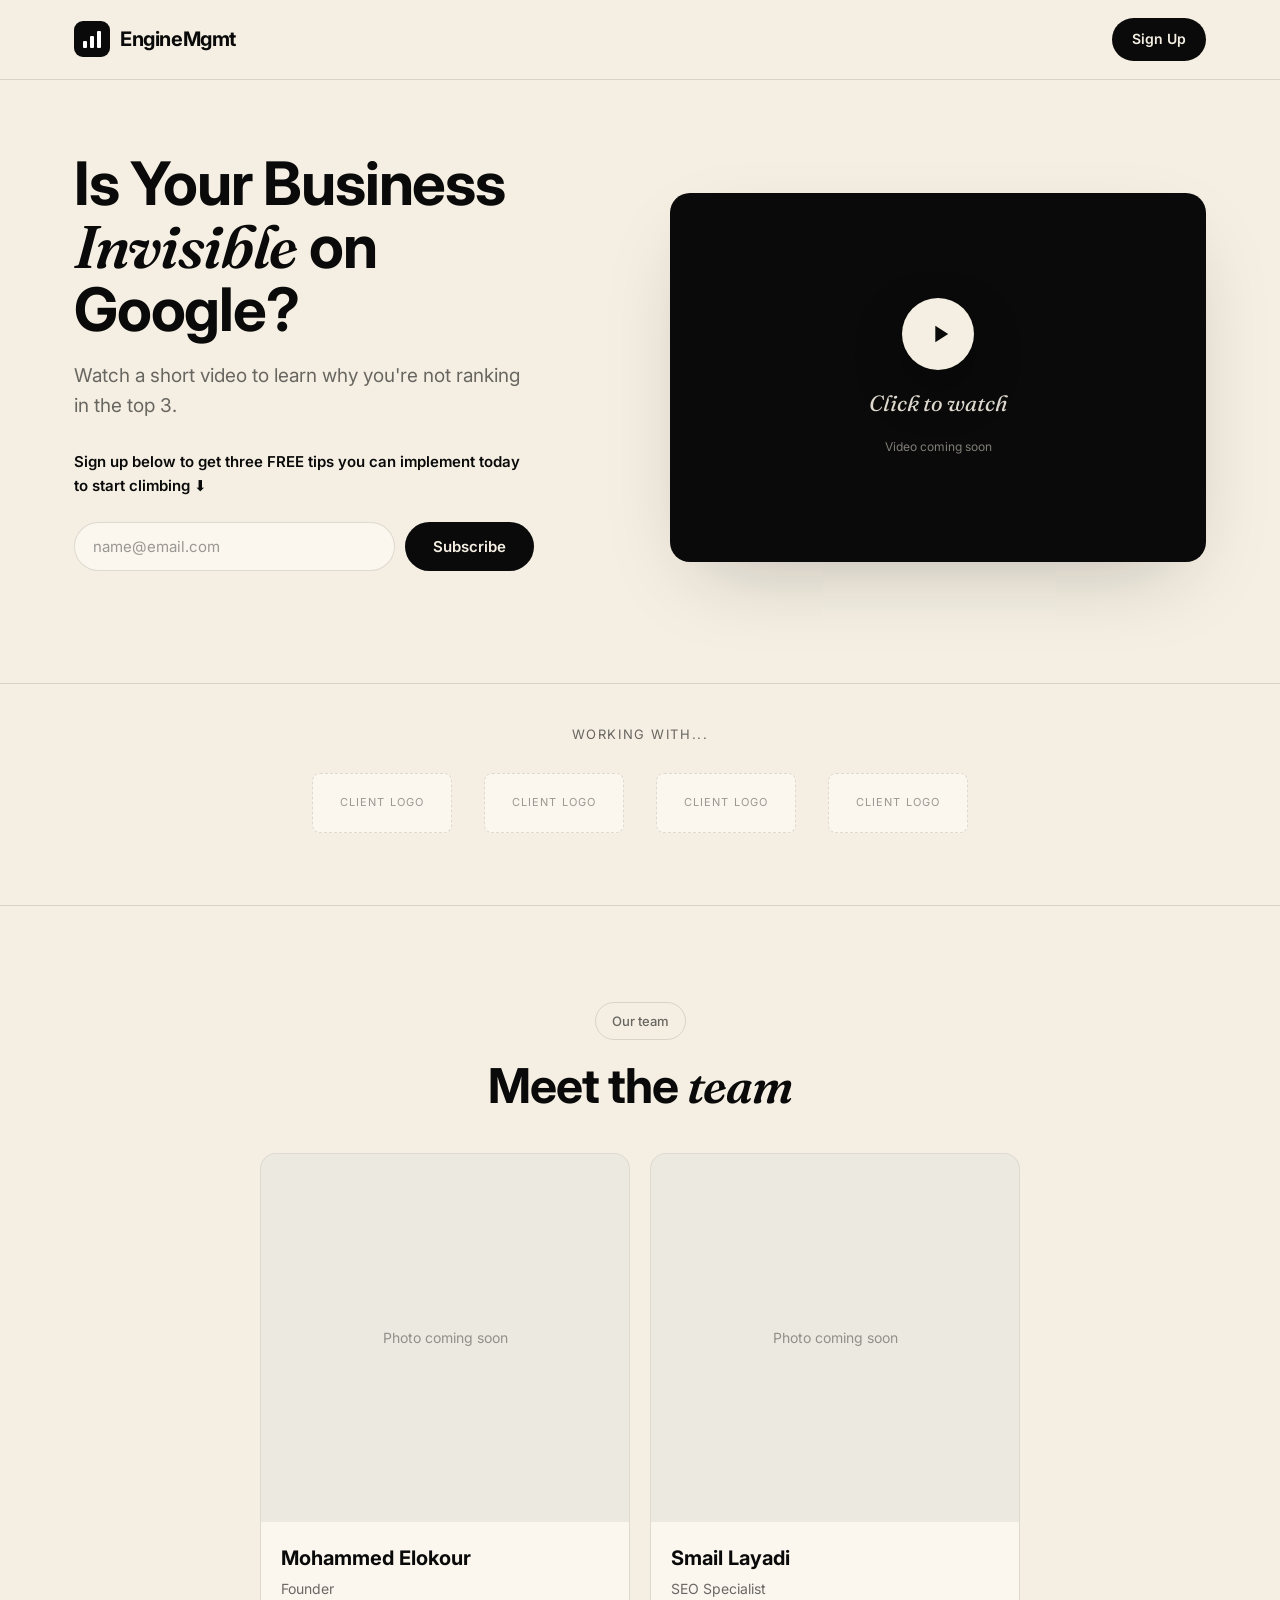
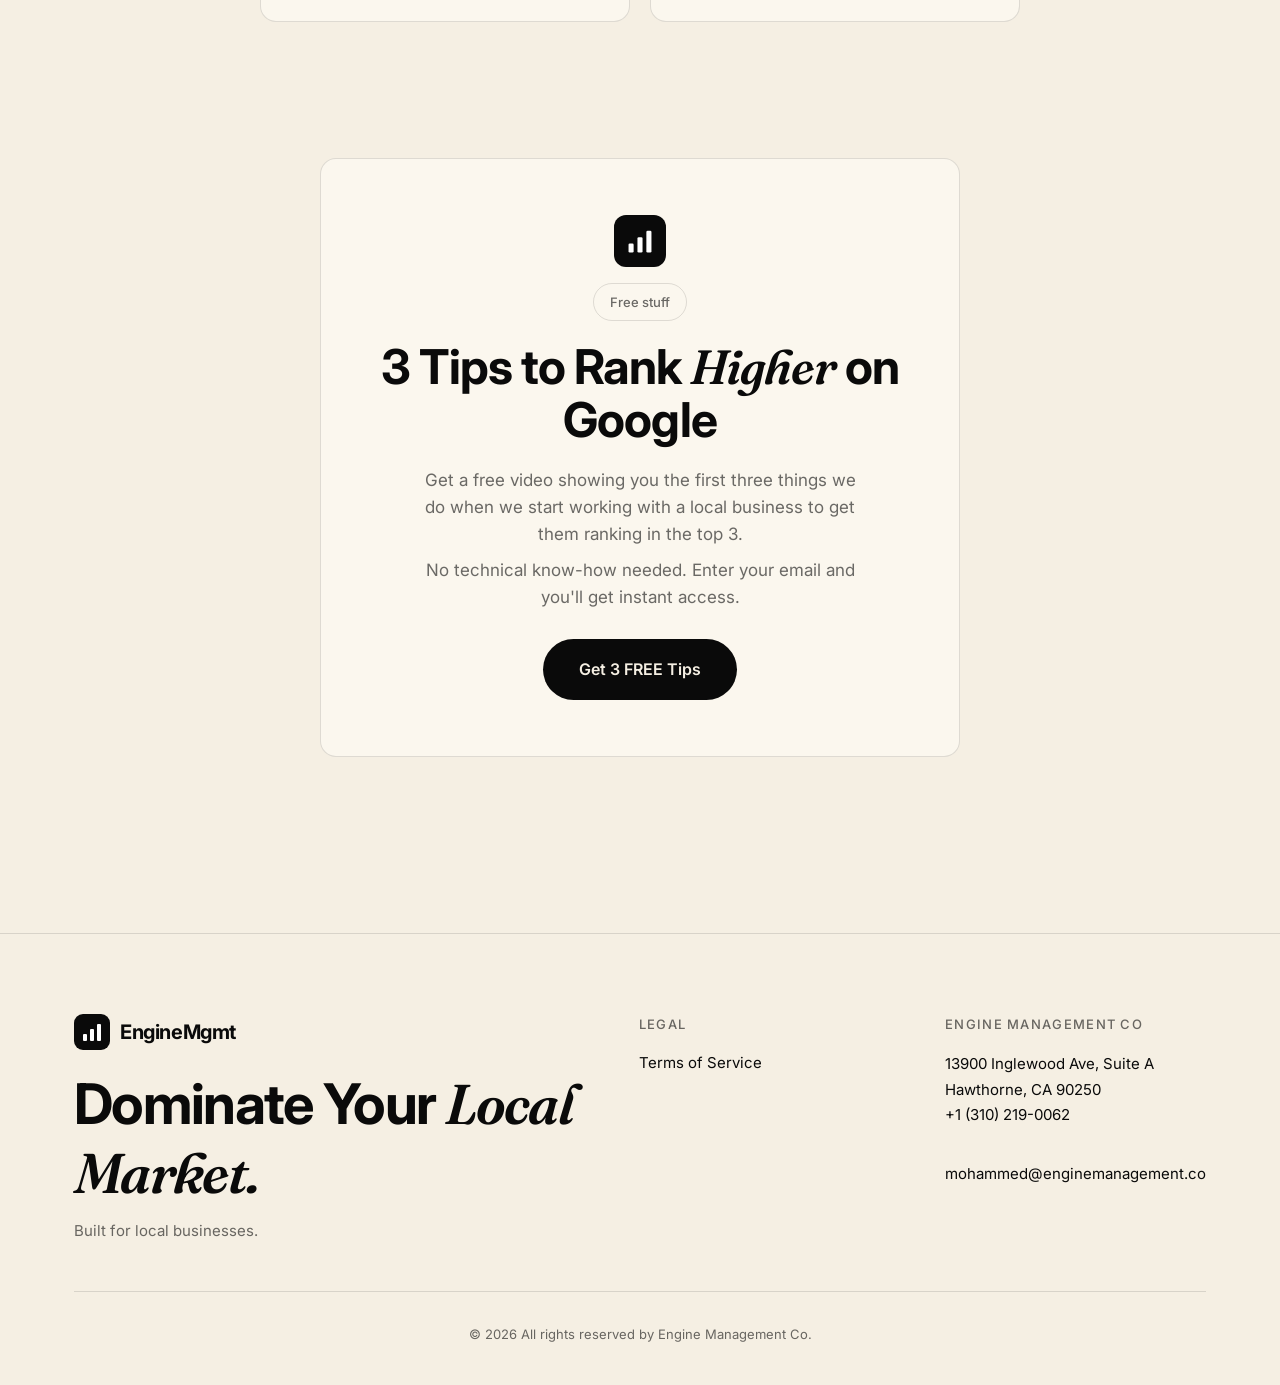
==== index.html @ 6abdb849 "Add missing logo assets and fix favicon references Created the /assets directory with logo-icon.svg " ====
<!DOCTYPE html>
<html lang="en">
<head>
  <meta charset="UTF-8">
  <meta name="viewport" content="width=device-width, initial-scale=1.0">
  <title>EngineMgmt — Local SEO that gets you found on Google</title>
  <meta name="description" content="Local SEO for businesses that want to show up in the Google 3-pack. We handle your Google Business Profile, website SEO, and local authority so you get found.">

  <meta property="og:title" content="EngineMgmt — Local SEO that gets you found">
  <meta property="og:description" content="We get local businesses into the top 3 on Google.">
  <meta property="og:type" content="website">
  <meta property="og:url" content="https://enginemanagement.co/">
  <meta property="og:image" content="https://enginemanagement.co/assets/logo-16x9.svg">

  <link rel="icon" type="image/svg+xml" href="/assets/favicon.svg">
  <link rel="canonical" href="https://enginemanagement.co/">
  <link rel="stylesheet" href="/styles.css">

  <script type="application/ld+json">
  {
    "@context": "https://schema.org",
    "@type": "LocalBusiness",
    "name": "Engine Management Co",
    "alternateName": "EngineMgmt",
    "url": "https://enginemanagement.co",
    "email": "mohammed@enginemanagement.co",
    "telephone": "+1-310-219-0062",
    "address": {
      "@type": "PostalAddress",
      "streetAddress": "13900 Inglewood Ave, Suite A",
      "addressLocality": "Hawthorne",
      "addressRegion": "CA",
      "postalCode": "90250",
      "addressCountry": "US"
    }
  }
  </script>
</head>
<body>

  <header class="nav">
    <div class="nav-inner">
      <a href="/" class="logo-link">
        <span class="logo-icon"><img src="/assets/logo-icon.svg" alt=""></span>
        <span class="logo-text">EngineMgmt</span>
      </a>
      <a href="#signup" class="btn btn-primary btn-sm">Sign Up</a>
    </div>
  </header>

  <!-- 2-COLUMN HERO (matches Arno) -->
  <section class="hero-split" id="signup">
    <div class="container">
      <div class="hero-grid">
        <div class="hero-left">
          <h1>Is Your Business <span class="serif-accent">Invisible</span> on Google?</h1>
          <p class="hero-sub-left">Watch a short video to learn why you're not ranking in the top 3.</p>
          <p class="hero-cta-line"><strong>Sign up below to get three FREE tips you can implement today to start climbing</strong> <span class="hero-arrow">⬇</span></p>

          <form id="homepageForm" class="email-form-compact" novalidate>
            <div class="form-row">
              <input type="email" name="email" class="input" placeholder="name@email.com" required>
              <button type="submit" class="btn btn-primary">Subscribe</button>
            </div>
            <input type="text" name="name" class="hidden-field" value="Subscriber" tabindex="-1">
            <input type="text" name="website" class="honeypot" tabindex="-1" autocomplete="off">
            <div class="form-message"></div>
          </form>
        </div>

        <div class="hero-right">
          <div class="video-frame video-frame-compact">
            <div class="video-placeholder">
              <div class="play-btn">
                <svg viewBox="0 0 24 24" fill="currentColor"><path d="M8 5v14l11-7z"/></svg>
              </div>
              <div class="video-label">Click to watch</div>
              <div class="video-sub">Video coming soon</div>
            </div>
          </div>
        </div>
      </div>
    </div>
  </section>

  <!-- WORKING WITH STRIP -->
  <section class="logos-strip">
    <div class="container text-center">
      <p class="logos-label">Working with...</p>
      <div class="logos-row">
        <div class="logo-slot">Client logo</div>
        <div class="logo-slot">Client logo</div>
        <div class="logo-slot">Client logo</div>
        <div class="logo-slot">Client logo</div>
      </div>
    </div>
  </section>

  <!-- MEET THE TEAM -->
  <section class="section">
    <div class="container">
      <div class="text-center" style="margin-bottom: 40px;">
        <div class="section-label"><span class="pill">Our team</span></div>
        <h2>Meet the <span class="serif-accent">team</span></h2>
      </div>
      <div class="team-grid">
        <a href="https://www.linkedin.com/in/mohammedelokour/" target="_blank" rel="noopener" class="team-card">
          <div class="team-photo">Photo coming soon</div>
          <div class="team-info">
            <div class="team-name">Mohammed Elokour</div>
            <div class="team-role">Founder</div>
          </div>
        </a>
        <a href="#" class="team-card">
          <div class="team-photo">Photo coming soon</div>
          <div class="team-info">
            <div class="team-name">Smail Layadi</div>
            <div class="team-role">SEO Specialist</div>
          </div>
        </a>
      </div>
    </div>
  </section>

  <!-- SECOND CTA: Free stuff -->
  <section class="section" style="padding-top: 40px;">
    <div class="container">
      <div class="offer-card">
        <div class="offer-icon">
          <img src="/assets/logo-icon.svg" alt="" width="28">
        </div>
        <div class="section-label" style="justify-content:center;display:flex;"><span class="pill">Free stuff</span></div>
        <h2>3 Tips to Rank <span class="serif-accent">Higher</span> on Google</h2>
        <p style="color: var(--ink-60); max-width: 440px; margin: 16px auto 0;">Get a free video showing you the first three things we do when we start working with a local business to get them ranking in the top 3.</p>
        <p style="color: var(--ink-60); max-width: 440px; margin: 8px auto 28px;">No technical know-how needed. Enter your email and you'll get instant access.</p>
        <a href="/tips" class="btn btn-primary btn-lg">Get 3 FREE Tips</a>
      </div>
    </div>
  </section>

  <!-- FOOTER -->
  <footer class="footer">
    <div class="container">
      <div class="footer-top">
        <div class="footer-brand">
          <div class="logo-link" style="margin-bottom: 20px;">
            <span class="logo-icon"><img src="/assets/logo-icon.svg" alt=""></span>
            <span class="logo-text">EngineMgmt</span>
          </div>
          <h3>Dominate Your <span class="serif-accent">Local Market.</span></h3>
          <p>Built for local businesses.</p>
        </div>
        <div class="footer-col">
          <h4>Legal</h4>
          <a href="/terms">Terms of Service</a>
        </div>
        <div class="footer-col">
          <h4>Engine Management Co</h4>
          <address>
            13900 Inglewood Ave, Suite A<br>
            Hawthorne, CA 90250<br>
            <a href="tel:+13102190062">+1 (310) 219-0062</a><br>
            <a href="mailto:mohammed@enginemanagement.co">mohammed@enginemanagement.co</a>
          </address>
        </div>
      </div>
      <div class="footer-bottom">© 2026 All rights reserved by Engine Management Co.</div>
    </div>
  </footer>

  <script src="/main.js"></script>
</body>
</html>
---- styles.css ----
/* ============================================================
   EngineMgmt — Global stylesheet
   Cream #F5EFE3 + Black #0A0A0A, serif italic accents
   Matches ProfResults layout pattern (2-column hero, side-by-side)
   ============================================================ */

@import url('https://fonts.googleapis.com/css2?family=Fraunces:ital,opsz,wght@0,9..144,400;0,9..144,600;0,9..144,700;1,9..144,400;1,9..144,600&family=Inter:wght@400;500;600;700;800&display=swap');

:root {
  --cream: #F5EFE3;
  --cream-soft: #FBF7EE;
  --ink: #0A0A0A;
  --ink-60: rgba(10, 10, 10, 0.6);
  --ink-40: rgba(10, 10, 10, 0.4);
  --ink-12: rgba(10, 10, 10, 0.12);
  --ink-06: rgba(10, 10, 10, 0.06);
  --success: #1f7a3a;
  --danger: #d33939;
  --radius-pill: 999px;
  --radius-card: 16px;
  --font-body: 'Inter', -apple-system, BlinkMacSystemFont, sans-serif;
  --font-display: 'Fraunces', Georgia, serif;
  --container: 1180px;
  --nav-h: 80px;
}

*, *::before, *::after { box-sizing: border-box; }
html { scroll-behavior: smooth; }
body {
  margin: 0;
  background: var(--cream);
  color: var(--ink);
  font-family: var(--font-body);
  font-size: 17px;
  line-height: 1.6;
  -webkit-font-smoothing: antialiased;
  -moz-osx-font-smoothing: grayscale;
}
img, svg { display: block; max-width: 100%; }
a { color: var(--ink); text-decoration: none; }
button { font-family: inherit; cursor: pointer; border: none; background: none; }

h1, h2, h3, h4 { font-family: var(--font-body); font-weight: 700; letter-spacing: -0.02em; margin: 0; }
h1 { font-size: clamp(36px, 5vw, 60px); line-height: 1.05; }
h2 { font-size: clamp(28px, 4vw, 48px); line-height: 1.1; }
h3 { font-size: clamp(20px, 2.5vw, 28px); line-height: 1.2; }
.serif-accent { font-family: var(--font-display); font-style: italic; font-weight: 600; }
p { margin: 0 0 1em; }

.container { width: 100%; max-width: var(--container); margin: 0 auto; padding: 0 24px; }
.section { padding: 96px 0; }
.section-sm { padding: 56px 0; }
.text-center { text-align: center; }

/* NAV */
.nav {
  position: sticky; top: 0; z-index: 50;
  background: var(--cream);
  border-bottom: 1px solid var(--ink-12);
  height: var(--nav-h);
  display: flex; align-items: center;
}
.nav-inner {
  width: 100%; max-width: var(--container); margin: 0 auto;
  padding: 0 24px;
  display: flex; align-items: center; justify-content: space-between;
}
.logo-link { display: flex; align-items: center; gap: 10px; }
.logo-icon { width: 36px; height: 36px; border-radius: 9px; background: var(--ink); display: grid; place-items: center; }
.logo-icon svg, .logo-icon img { width: 22px; height: 22px; }
.logo-text { font-weight: 700; font-size: 20px; letter-spacing: -0.02em; color: var(--ink); }

/* BUTTONS */
.btn {
  display: inline-flex; align-items: center; justify-content: center; gap: 8px;
  padding: 14px 28px;
  border-radius: var(--radius-pill);
  font-weight: 600; font-size: 15px;
  transition: transform .15s ease, background .15s ease, color .15s ease;
}
.btn-primary { background: var(--ink); color: var(--cream); }
.btn-primary:hover { transform: translateY(-1px); background: #1a1a1a; }
.btn-outline { background: transparent; color: var(--ink); border: 1px solid var(--ink); }
.btn-outline:hover { background: var(--ink); color: var(--cream); }
.btn-sm { padding: 10px 20px; font-size: 14px; }
.btn-lg { padding: 18px 36px; font-size: 16px; }

/* =================================================
   HERO — 2 COLUMN SPLIT (matches ProfResults)
   ================================================= */
.hero-split { padding: 72px 0 80px; }
.hero-grid {
  display: grid;
  grid-template-columns: 1fr 1fr;
  gap: 60px;
  align-items: center;
}
.hero-left h1 { margin-bottom: 20px; }
.hero-sub-left {
  font-size: 19px;
  color: var(--ink-60);
  margin-bottom: 28px;
  max-width: 460px;
}
.hero-cta-line {
  font-size: 15px;
  color: var(--ink);
  margin-bottom: 24px;
  max-width: 460px;
}
.hero-cta-line strong { font-weight: 600; }
.hero-arrow { display: inline-block; animation: bounce 1.8s infinite; }
@keyframes bounce { 0%,100% { transform: translateY(0); } 50% { transform: translateY(4px); } }

/* Compact form for hero */
.email-form-compact { max-width: 460px; }
.email-form-compact .form-row { display: flex; gap: 10px; }
.hidden-field { position: absolute; left: -9999px; opacity: 0; pointer-events: none; }

/* Legacy single-column hero (used on /watch) */
.hero { padding: 80px 0 64px; }
.hero h1 { max-width: 900px; margin: 0 auto 20px; text-align: center; }
.hero-sub { max-width: 620px; margin: 0 auto 40px; text-align: center; color: var(--ink-60); font-size: 18px; }

/* Video frames */
.video-frame {
  max-width: 900px; margin: 0 auto;
  aspect-ratio: 16 / 9;
  background: var(--ink);
  border-radius: var(--radius-card);
  overflow: hidden;
  position: relative;
  display: grid; place-items: center;
  box-shadow: 0 30px 80px -30px rgba(10,10,10,0.25);
}
.video-frame-compact { max-width: 100%; aspect-ratio: 16 / 11; border-radius: 20px; }
.video-placeholder {
  color: var(--cream);
  display: flex; flex-direction: column; align-items: center; gap: 16px;
  padding: 20px;
  text-align: center;
}
.play-btn {
  width: 72px; height: 72px; border-radius: 50%;
  background: var(--cream); color: var(--ink);
  display: grid; place-items: center;
  box-shadow: 0 20px 50px rgba(0,0,0,0.3);
  cursor: pointer;
  transition: transform .15s ease;
}
.play-btn:hover { transform: scale(1.05); }
.play-btn svg { width: 28px; height: 28px; margin-left: 4px; }
.video-label { font-family: var(--font-display); font-style: italic; font-size: 22px; opacity: .9; }
.video-sub { font-size: 12px; opacity: 0.5; }

/* FORM ELEMENTS */
.input, .textarea {
  flex: 1; min-width: 0;
  padding: 14px 18px;
  background: var(--cream-soft);
  border: 1px solid var(--ink-12);
  border-radius: var(--radius-pill);
  font-family: inherit; font-size: 15px; color: var(--ink);
  transition: border-color .15s ease;
}
.textarea { border-radius: 16px; resize: vertical; min-height: 100px; font-family: inherit; }
.input:focus, .textarea:focus { outline: none; border-color: var(--ink); }
.input::placeholder, .textarea::placeholder { color: var(--ink-40); }
.form-message { margin-top: 12px; font-size: 14px; min-height: 20px; }
.form-message.error { color: var(--danger); }
.form-message.success { color: var(--success); }
.honeypot { position: absolute; left: -9999px; opacity: 0; pointer-events: none; }

/* Pills */
.pill {
  display: inline-flex; align-items: center; gap: 8px;
  padding: 8px 16px;
  background: var(--cream-soft);
  border: 1px solid var(--ink-12);
  border-radius: var(--radius-pill);
  font-size: 13px; font-weight: 500;
}
.pill-dot { width: 8px; height: 8px; border-radius: 50%; background: #22c55e; }
.section-label { display: inline-flex; gap: 6px; align-items: center; margin-bottom: 20px; }
.section-label .pill { background: transparent; border-color: var(--ink-12); color: var(--ink-60); }

/* LOGOS STRIP */
.logos-strip { padding: 40px 0 72px; border-top: 1px solid var(--ink-12); border-bottom: 1px solid var(--ink-12); }
.logos-label { text-align: center; font-size: 13px; color: var(--ink-60); text-transform: uppercase; letter-spacing: 0.12em; margin-bottom: 28px; }
.logos-row { display: flex; gap: 32px; justify-content: center; flex-wrap: wrap; }
.logo-slot {
  width: 140px; height: 60px;
  background: var(--cream-soft);
  border: 1px dashed var(--ink-12);
  border-radius: 8px;
  display: grid; place-items: center;
  font-size: 11px; color: var(--ink-40); text-transform: uppercase; letter-spacing: 0.1em;
}

/* TEAM */
.team-grid { display: grid; grid-template-columns: repeat(2, 1fr); gap: 20px; max-width: 760px; margin: 0 auto; }
.team-card {
  background: var(--cream-soft);
  border: 1px solid var(--ink-12);
  border-radius: var(--radius-card);
  overflow: hidden;
  transition: transform .15s ease;
}
.team-card:hover { transform: translateY(-3px); }
.team-photo {
  aspect-ratio: 1 / 1; background: var(--ink-06);
  display: grid; place-items: center;
  color: var(--ink-40);
  font-size: 14px;
}
.team-photo img { width: 100%; height: 100%; object-fit: cover; }
.team-info { padding: 20px; }
.team-name { font-size: 20px; font-weight: 700; margin-bottom: 4px; }
.team-role { font-size: 14px; color: var(--ink-60); }

/* OFFER CARD */
.offer-card {
  background: var(--cream-soft);
  border: 1px solid var(--ink-12);
  border-radius: var(--radius-card);
  padding: 56px 40px;
  max-width: 640px; margin: 0 auto;
  text-align: center;
}
.offer-icon { width: 52px; height: 52px; margin: 0 auto 16px; border-radius: 12px; background: var(--ink); display: grid; place-items: center; }
.offer-icon svg { width: 28px; height: 28px; }
.offer-card h2 { margin-bottom: 20px; }
.offer-bullets {
  list-style: none; padding: 0; margin: 24px auto; max-width: 360px;
  text-align: left; color: var(--ink-60);
}
.offer-bullets li { padding: 6px 0 6px 24px; position: relative; }
.offer-bullets li::before { content: '•'; position: absolute; left: 8px; color: var(--ink-40); }

/* TRUST BAR */
.trust-bar { display: flex; gap: 12px; justify-content: center; flex-wrap: wrap; margin-top: 40px; }
.trust-pill {
  display: inline-flex; align-items: center; gap: 10px;
  padding: 14px 22px;
  background: var(--cream-soft);
  border: 1px solid var(--ink-12);
  border-radius: var(--radius-pill);
  font-size: 14px; font-weight: 500;
}

/* ADVANTAGE */
.advantage-grid { display: grid; grid-template-columns: repeat(3, 1fr); gap: 20px; margin-top: 48px; }
.advantage-card { background: var(--cream-soft); border: 1px solid var(--ink-12); border-radius: var(--radius-card); padding: 32px 28px; }
.advantage-icon { width: 44px; height: 44px; border-radius: 10px; background: var(--ink); display: grid; place-items: center; margin-bottom: 20px; color: var(--cream); }
.advantage-icon svg { width: 22px; height: 22px; }
.advantage-card h3 { font-size: 20px; margin-bottom: 10px; }
.advantage-card p { font-size: 15px; color: var(--ink-60); margin: 0; }

/* BEFORE/AFTER MAP */
.map-box { max-width: 960px; margin: 40px auto 0; background: var(--cream-soft); border: 1px solid var(--ink-12); border-radius: var(--radius-card); padding: 28px; }
.map-inner { display: grid; grid-template-columns: 280px 1fr; gap: 28px; }
.map-toggle { display: inline-flex; background: var(--cream); border: 1px solid var(--ink-12); border-radius: var(--radius-pill); padding: 4px; margin-bottom: 20px; }
.map-toggle button { padding: 8px 20px; border-radius: var(--radius-pill); font-size: 14px; font-weight: 500; color: var(--ink-60); }
.map-toggle button.active { background: var(--ink); color: var(--cream); }
.map-stats { display: flex; flex-direction: column; gap: 12px; }
.map-company {
  background: var(--cream);
  border: 1px solid var(--ink-12);
  border-radius: 12px; padding: 14px 16px;
  display: flex; align-items: center; gap: 12px;
}
.map-company .logo-icon { width: 32px; height: 32px; border-radius: 8px; }
.map-company .logo-icon svg { width: 18px; height: 18px; }
.map-stat {
  display: flex; justify-content: space-between; align-items: center;
  padding: 12px 16px;
  background: var(--cream); border: 1px solid var(--ink-12); border-radius: var(--radius-pill);
  font-size: 14px;
}
.map-stat strong { background: var(--ink); color: var(--cream); padding: 4px 12px; border-radius: var(--radius-pill); font-weight: 500; font-size: 13px; }
.map-visual { background: var(--cream); border: 1px solid var(--ink-12); border-radius: 12px; min-height: 360px; display: grid; place-items: center; overflow: hidden; position: relative; }
.map-grid-svg { width: 100%; height: 100%; }
.sample-tag { position: absolute; top: 12px; right: 12px; font-size: 11px; padding: 4px 10px; background: rgba(10,10,10,0.7); color: var(--cream); border-radius: var(--radius-pill); }

/* STEPS */
.steps { max-width: 820px; margin: 40px auto 0; display: flex; flex-direction: column; gap: 12px; }
.step { background: var(--cream-soft); border: 1px solid var(--ink-12); border-radius: 14px; padding: 22px 26px; display: flex; align-items: center; gap: 18px; }
.step-icon { width: 36px; height: 36px; border-radius: 10px; background: var(--ink); color: var(--cream); display: grid; place-items: center; flex-shrink: 0; }
.step-icon svg { width: 18px; height: 18px; }
.step-text { color: var(--ink-60); font-size: 15px; margin: 0; }
.step-text strong { color: var(--ink); font-weight: 600; margin-right: 4px; }

/* FAQ */
.faq-list { max-width: 820px; margin: 40px auto 0; display: flex; flex-direction: column; gap: 10px; }
.faq-item { background: var(--cream-soft); border: 1px solid var(--ink-12); border-radius: 14px; overflow: hidden; }
.faq-item[open] { background: var(--ink); color: var(--cream); }
.faq-item[open] .faq-q { color: var(--cream); }
.faq-item[open] .faq-icon::before { content: '×'; }
.faq-q {
  list-style: none; padding: 20px 24px; cursor: pointer;
  display: flex; justify-content: space-between; align-items: center;
  font-weight: 500; font-size: 16px;
}
.faq-q::-webkit-details-marker { display: none; }
.faq-icon { font-size: 22px; line-height: 1; }
.faq-icon::before { content: '+'; }
.faq-a { padding: 0 24px 22px; font-size: 15px; line-height: 1.65; color: rgba(245,239,227,0.85); }

/* CALENDLY */
.calendly-box { max-width: 960px; margin: 40px auto 0; background: var(--cream-soft); border: 1px solid var(--ink-12); border-radius: var(--radius-card); padding: 12px; }
.calendly-inline-widget { min-height: 680px; width: 100%; }
.calendly-placeholder { min-height: 420px; display: grid; place-items: center; color: var(--ink-60); text-align: center; padding: 40px; }

/* APPLICATION FORM */
.app-form { max-width: 680px; margin: 40px auto 0; background: var(--cream-soft); border: 1px solid var(--ink-12); border-radius: var(--radius-card); padding: 40px; }
.app-form .section-label { justify-content: center; display: flex; }
.app-form h2 { text-align: center; margin-bottom: 10px; }
.app-form p.sub { text-align: center; color: var(--ink-60); margin-bottom: 32px; font-size: 15px; }
.form-grid { display: grid; grid-template-columns: 1fr 1fr; gap: 14px; margin-bottom: 14px; }
.form-grid .input { border-radius: 12px; }
.app-form .textarea { width: 100%; margin-bottom: 14px; border-radius: 12px; }
.app-form .input.full { width: 100%; border-radius: 12px; }

/* FOOTER */
.footer { background: var(--cream); border-top: 1px solid var(--ink-12); padding: 80px 0 40px; margin-top: 80px; }
.footer-top { display: grid; grid-template-columns: 2fr 1fr 1fr; gap: 48px; margin-bottom: 48px; }
.footer-brand h3 { font-size: clamp(40px, 5vw, 56px); letter-spacing: -0.03em; margin-bottom: 12px; }
.footer-brand p { color: var(--ink-60); font-size: 15px; margin: 0; }
.footer-col h4 { font-size: 13px; font-weight: 500; text-transform: uppercase; letter-spacing: 0.1em; color: var(--ink-60); margin-bottom: 16px; }
.footer-col a { display: block; font-size: 15px; margin-bottom: 8px; color: var(--ink); }
.footer-col a:hover { text-decoration: underline; }
.footer-col address { font-style: normal; font-size: 15px; color: var(--ink); line-height: 1.7; }
.footer-bottom { padding-top: 32px; border-top: 1px solid var(--ink-12); font-size: 13px; color: var(--ink-60); text-align: center; }

/* RESPONSIVE */
@media (max-width: 900px) {
  .section { padding: 72px 0; }
  .hero-split { padding: 48px 0 56px; }
  .hero-grid { grid-template-columns: 1fr; gap: 40px; }
  .hero-left h1 { text-align: center; }
  .hero-sub-left, .hero-cta-line, .email-form-compact { max-width: 100%; text-align: center; margin-left: auto; margin-right: auto; }
  .team-grid { grid-template-columns: 1fr; max-width: 360px; }
  .advantage-grid { grid-template-columns: 1fr; }
  .map-inner { grid-template-columns: 1fr; }
  .footer-top { grid-template-columns: 1fr; gap: 32px; }
  .form-grid { grid-template-columns: 1fr; }
  .logo-text { font-size: 18px; }
  .logos-row { gap: 16px; }
  .logo-slot { width: 120px; }
}
@media (max-width: 520px) {
  .hero { padding: 48px 0 40px; }
  .section { padding: 56px 0; }
  .offer-card { padding: 40px 24px; }
  .app-form { padding: 28px 20px; }
  .email-form-compact .form-row { flex-direction: column; }
  .email-form-compact .btn { width: 100%; }
}
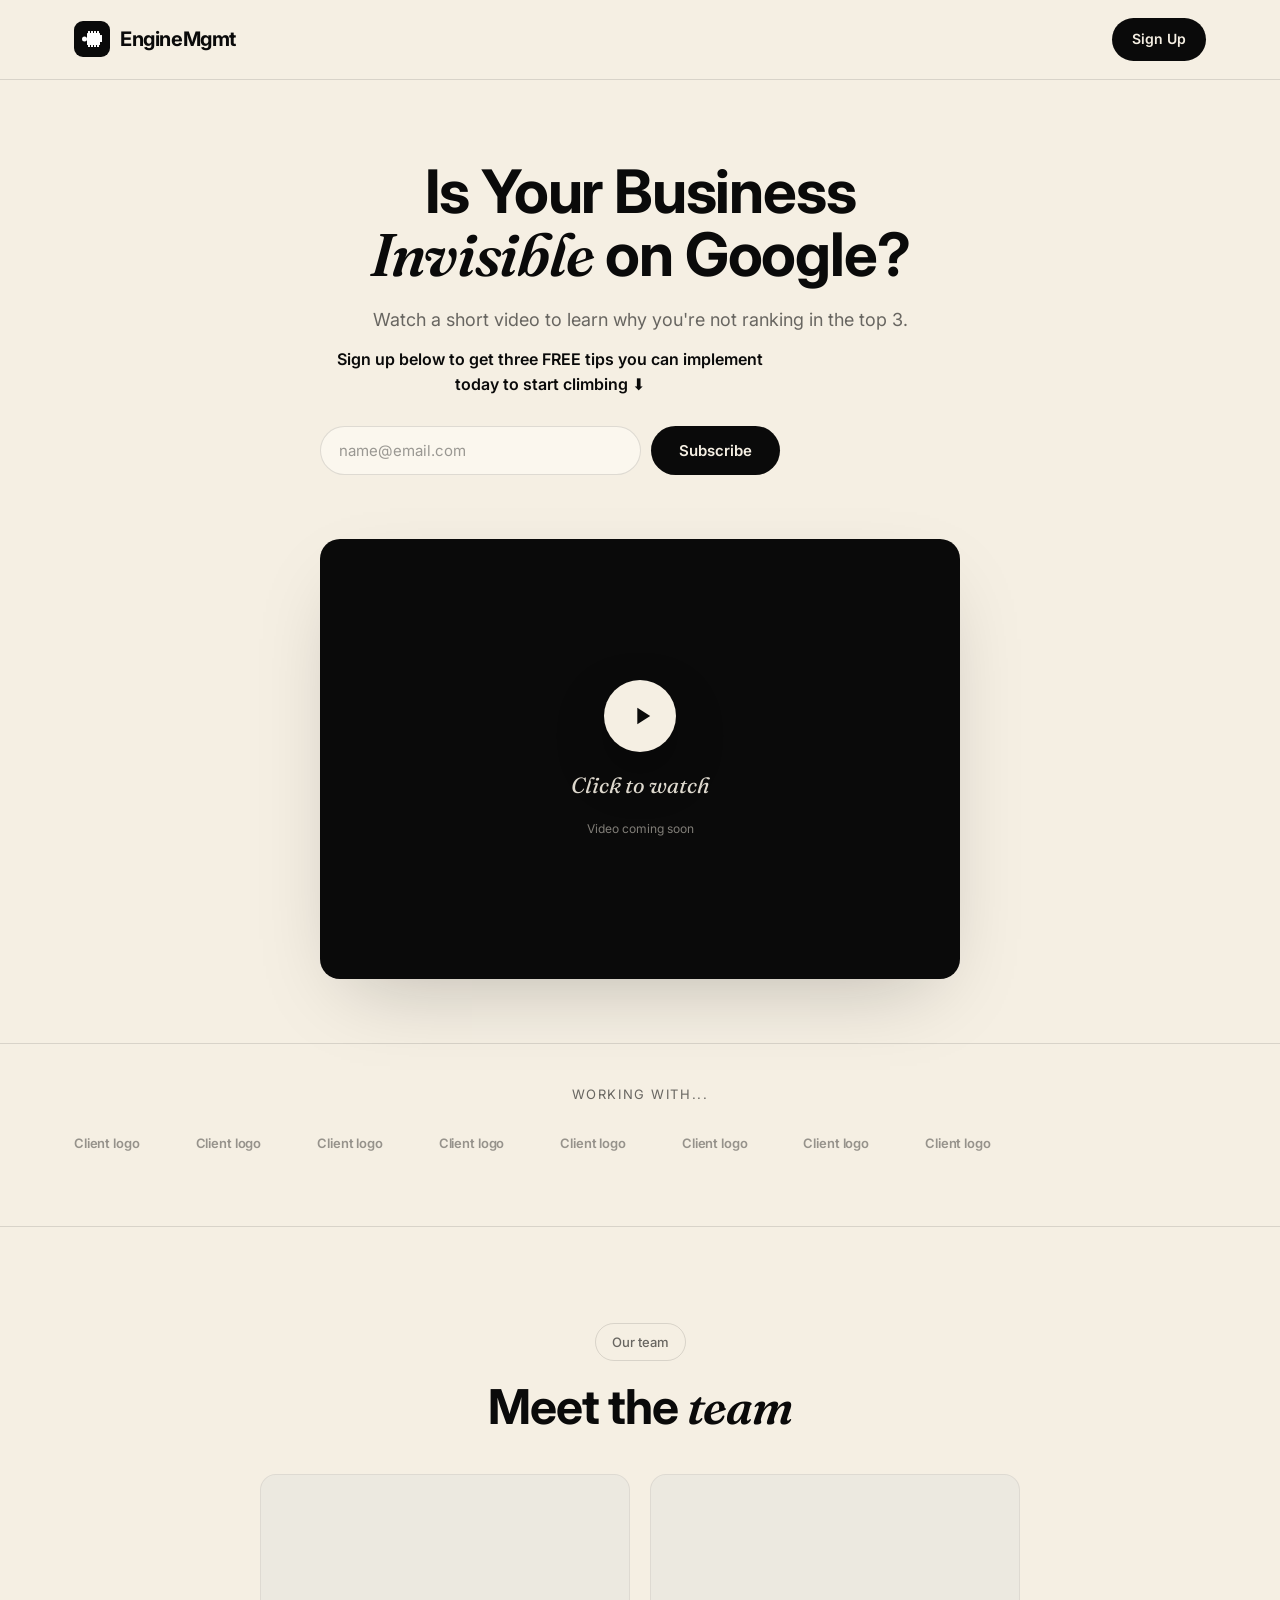
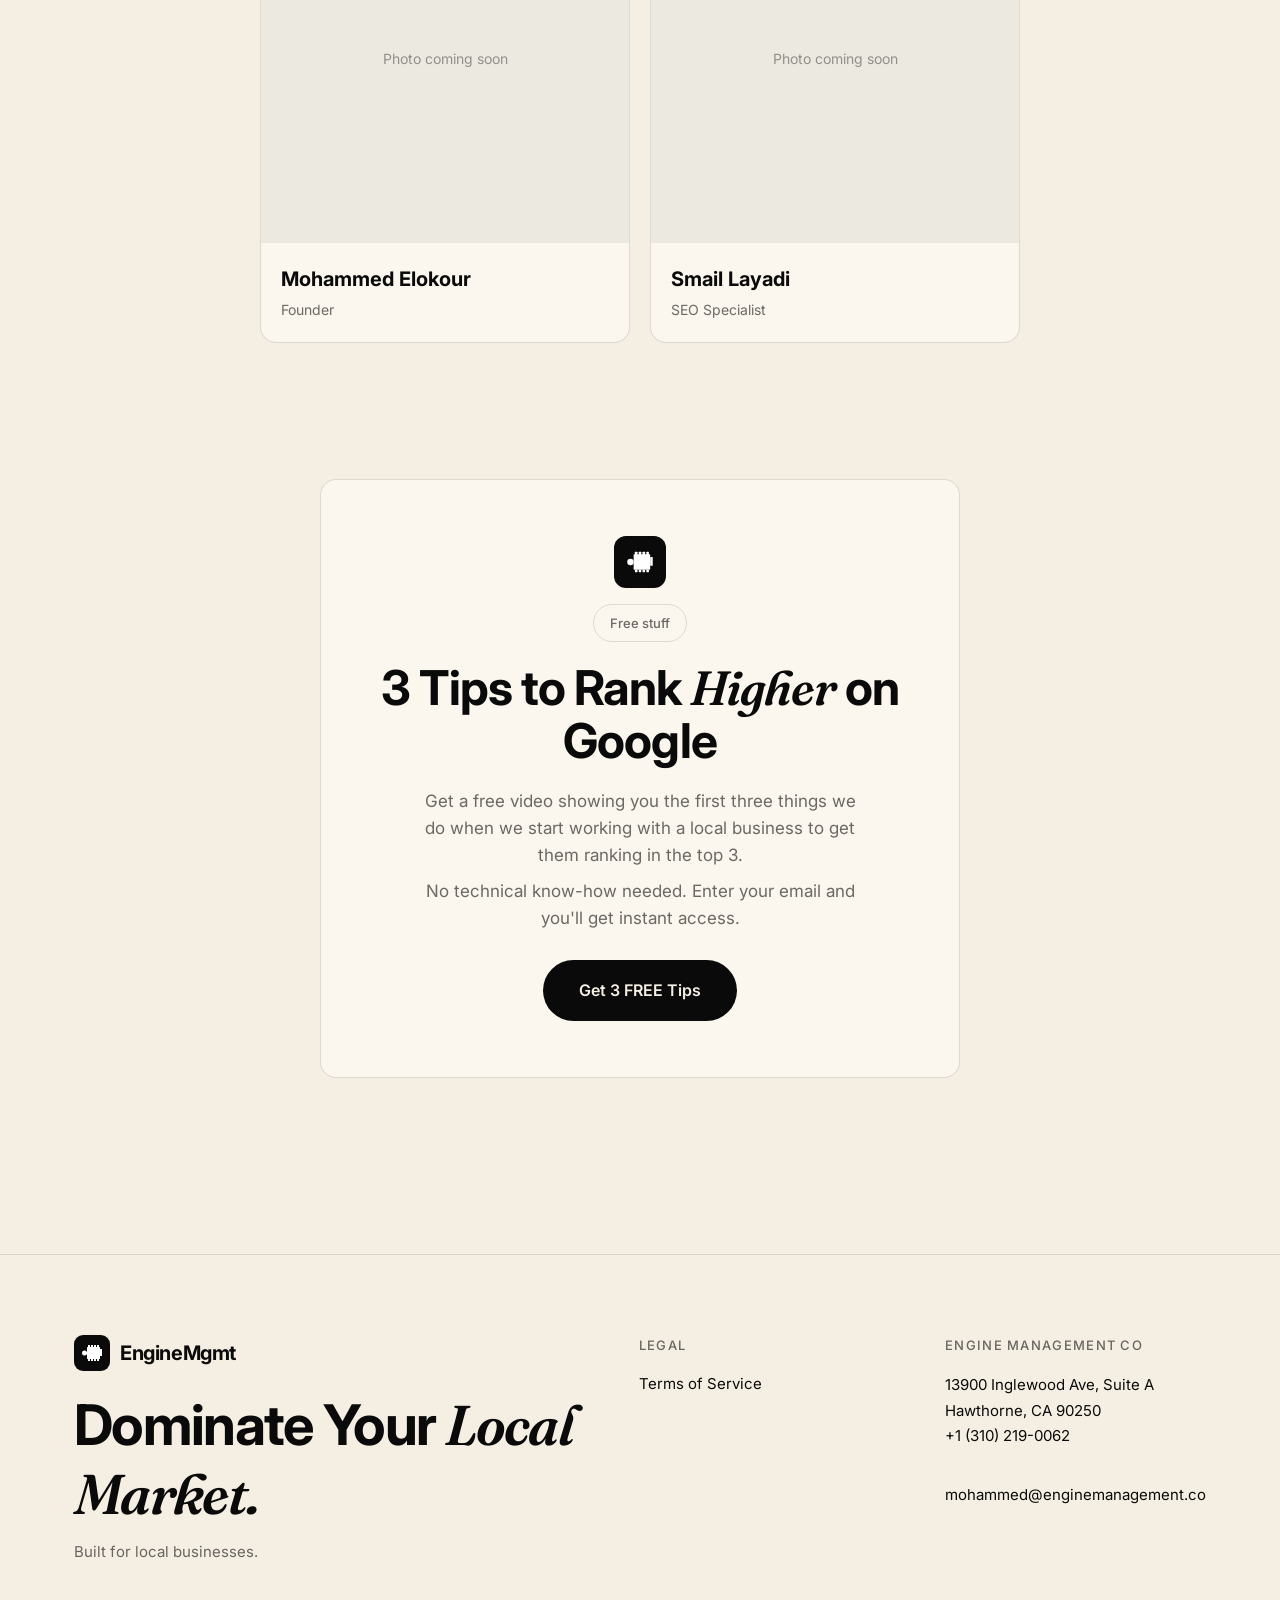
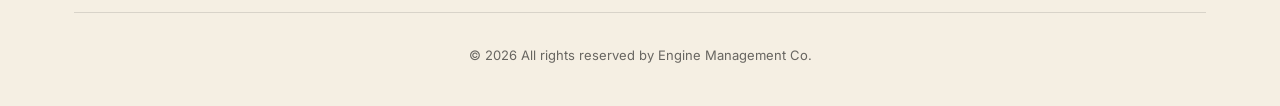
==== commit b04eeb38: "Restructure layout to match ProfResults — layout and CSS only index.html: replace 2-col hero-split g" ====
--- a/index.html
+++ b/index.html
@@ -48,35 +48,31 @@
     </div>
   </header>
 
-  <!-- 2-COLUMN HERO (matches Arno) -->
-  <section class="hero-split" id="signup">
+  <!-- CENTERED HERO -->
+  <section class="hero" id="signup">
     <div class="container">
-      <div class="hero-grid">
-        <div class="hero-left">
-          <h1>Is Your Business <span class="serif-accent">Invisible</span> on Google?</h1>
-          <p class="hero-sub-left">Watch a short video to learn why you're not ranking in the top 3.</p>
-          <p class="hero-cta-line"><strong>Sign up below to get three FREE tips you can implement today to start climbing</strong> <span class="hero-arrow">⬇</span></p>
+      <div class="hero-center">
+        <h1>Is Your Business <span class="serif-accent">Invisible</span> on Google?</h1>
+        <p class="hero-sub">Watch a short video to learn why you're not ranking in the top 3.</p>
+        <p class="hero-cta-line"><strong>Sign up below to get three FREE tips you can implement today to start climbing</strong> <span class="hero-arrow">⬇</span></p>
 
-          <form id="homepageForm" class="email-form-compact" novalidate>
-            <div class="form-row">
-              <input type="email" name="email" class="input" placeholder="name@email.com" required>
-              <button type="submit" class="btn btn-primary">Subscribe</button>
+        <form id="homepageForm" class="email-form-compact" novalidate>
+          <div class="form-row">
+            <input type="email" name="email" class="input" placeholder="name@email.com" required>
+            <button type="submit" class="btn btn-primary">Subscribe</button>
+          </div>
+          <input type="text" name="name" class="hidden-field" value="Subscriber" tabindex="-1">
+          <input type="text" name="website" class="honeypot" tabindex="-1" autocomplete="off">
+          <div class="form-message"></div>
+        </form>
+
+        <div class="video-frame video-frame-compact" style="margin-top: 32px;">
+          <div class="video-placeholder">
+            <div class="play-btn">
+              <svg viewBox="0 0 24 24" fill="currentColor"><path d="M8 5v14l11-7z"/></svg>
             </div>
-            <input type="text" name="name" class="hidden-field" value="Subscriber" tabindex="-1">
-            <input type="text" name="website" class="honeypot" tabindex="-1" autocomplete="off">
-            <div class="form-message"></div>
-          </form>
-        </div>
-
-        <div class="hero-right">
-          <div class="video-frame video-frame-compact">
-            <div class="video-placeholder">
-              <div class="play-btn">
-                <svg viewBox="0 0 24 24" fill="currentColor"><path d="M8 5v14l11-7z"/></svg>
-              </div>
-              <div class="video-label">Click to watch</div>
-              <div class="video-sub">Video coming soon</div>
-            </div>
+            <div class="video-label">Click to watch</div>
+            <div class="video-sub">Video coming soon</div>
           </div>
         </div>
       </div>
@@ -87,11 +83,17 @@
   <section class="logos-strip">
     <div class="container text-center">
       <p class="logos-label">Working with...</p>
-      <div class="logos-row">
-        <div class="logo-slot">Client logo</div>
-        <div class="logo-slot">Client logo</div>
-        <div class="logo-slot">Client logo</div>
-        <div class="logo-slot">Client logo</div>
+      <div class="ticker-outer">
+        <div class="ticker-track">
+          <span class="ticker-logo">Client logo</span>
+          <span class="ticker-logo">Client logo</span>
+          <span class="ticker-logo">Client logo</span>
+          <span class="ticker-logo">Client logo</span>
+          <span class="ticker-logo">Client logo</span>
+          <span class="ticker-logo">Client logo</span>
+          <span class="ticker-logo">Client logo</span>
+          <span class="ticker-logo">Client logo</span>
+        </div>
       </div>
     </div>
   </section>
--- a/styles.css
+++ b/styles.css
@@ -356,3 +356,245 @@
   .email-form-compact .form-row { flex-direction: column; }
   .email-form-compact .btn { width: 100%; }
 }
+
+/* ── index.html: centered hero (replaces hero-split grid) ── */
+.hero-center {
+  max-width: 640px;
+  margin: 0 auto;
+  text-align: center;
+}
+.hero-center h1 {
+  margin-bottom: 20px;
+}
+.hero-sub {
+  color: var(--ink-60);
+  font-size: 18px;
+  margin-bottom: 12px;
+}
+.hero-cta-line {
+  font-size: 16px;
+  margin-bottom: 28px;
+}
+.hero-arrow {
+  display: inline-block;
+}
+
+/* ── index.html: scrolling logo ticker (replaces static logo-row) ── */
+.ticker-outer {
+  overflow: hidden;
+  width: 100%;
+}
+.ticker-track {
+  display: flex;
+  gap: 56px;
+  align-items: center;
+  width: max-content;
+  animation: ticker-scroll 22s linear infinite;
+}
+.ticker-logo {
+  font-size: 13px;
+  font-weight: 600;
+  letter-spacing: -0.01em;
+  opacity: 0.4;
+  white-space: nowrap;
+  flex-shrink: 0;
+}
+@keyframes ticker-scroll {
+  from { transform: translateX(0); }
+  to   { transform: translateX(-50%); }
+}
+
+/* ── strategy.html: stat bar ── */
+.trust-bar {
+  display: flex;
+  align-items: center;
+  justify-content: center;
+  flex-wrap: wrap;
+  gap: 12px;
+  padding: 24px;
+  border-top: 1px solid var(--ink-12);
+  border-bottom: 1px solid var(--ink-12);
+  margin-bottom: 0;
+}
+.trust-pill {
+  display: inline-flex;
+  align-items: center;
+  gap: 8px;
+  padding: 10px 20px;
+  background: var(--cream-soft);
+  border: 1px solid var(--ink-12);
+  border-radius: var(--radius-pill);
+  font-size: 14px;
+  font-weight: 500;
+}
+
+/* ── strategy.html: numbered steps ── */
+.steps-numbered {
+  max-width: 720px;
+  margin: 48px auto 0;
+  display: flex;
+  flex-direction: column;
+}
+.step-row {
+  display: grid;
+  grid-template-columns: 64px 1fr;
+  gap: 24px;
+  padding: 32px 0;
+  border-top: 1px solid var(--ink-12);
+  align-items: start;
+}
+.step-row:last-child {
+  border-bottom: 1px solid var(--ink-12);
+}
+.step-num {
+  font-size: 2.2rem;
+  font-weight: 700;
+  letter-spacing: -0.04em;
+  color: var(--ink);
+  opacity: 0.2;
+  line-height: 1;
+  padding-top: 3px;
+}
+.step-title {
+  font-weight: 600;
+  font-size: 1.05rem;
+  margin-bottom: 6px;
+}
+.step-desc {
+  font-size: 0.93rem;
+  color: var(--ink-60);
+  line-height: 1.65;
+  margin: 0;
+}
+
+/* ── FAQ: button accordion (strategy.html + tips.html) ── */
+.faq-list {
+  max-width: 720px;
+  margin: 48px auto 0;
+}
+.faq-item {
+  border-top: 1px solid var(--ink-12);
+}
+.faq-item:last-child {
+  border-bottom: 1px solid var(--ink-12);
+}
+.faq-q {
+  width: 100%;
+  background: none;
+  border: none;
+  padding: 24px 0;
+  display: flex;
+  align-items: center;
+  justify-content: space-between;
+  gap: 16px;
+  text-align: left;
+  font-size: 1rem;
+  font-weight: 600;
+  color: var(--ink);
+  cursor: pointer;
+  font-family: inherit;
+}
+.faq-icon {
+  flex-shrink: 0;
+  font-size: 1.4rem;
+  font-weight: 300;
+  line-height: 1;
+  transition: transform 0.2s ease;
+  display: inline-block;
+}
+.faq-q[aria-expanded="true"] .faq-icon {
+  transform: rotate(45deg);
+}
+.faq-a {
+  padding: 0 0 24px;
+  font-size: 0.95rem;
+  color: var(--ink-60);
+  line-height: 1.75;
+  margin: 0;
+}
+.faq-a[hidden] {
+  display: none;
+}
+
+/* ── tips.html: centered form ── */
+.tips-form-centered {
+  max-width: 560px;
+  margin: 0 auto;
+}
+.tips-form-centered .input {
+  width: 100%;
+  margin-bottom: 14px;
+}
+.tips-form-centered .form-grid {
+  display: grid;
+  grid-template-columns: 1fr 1fr;
+  gap: 14px;
+  margin-bottom: 14px;
+}
+.tips-form-centered .form-grid .input {
+  margin-bottom: 0;
+}
+
+/* ── Radio group ── */
+.radio-group {
+  margin-bottom: 24px;
+}
+.radio-group .group-label {
+  display: block;
+  font-size: 14px;
+  font-weight: 500;
+  color: var(--ink-60);
+  margin-bottom: 10px;
+}
+.radio-options {
+  display: flex;
+  gap: 10px;
+  flex-wrap: wrap;
+}
+.radio-option {
+  display: flex;
+  align-items: center;
+  gap: 8px;
+  padding: 10px 18px;
+  background: var(--cream);
+  border: 1px solid var(--ink-12);
+  border-radius: var(--radius-pill);
+  cursor: pointer;
+  font-size: 14px;
+  font-weight: 500;
+  transition: border-color .15s ease, background .15s ease;
+}
+.radio-option input[type="radio"] {
+  accent-color: var(--ink);
+  width: 14px;
+  height: 14px;
+}
+.radio-option:has(input:checked) {
+  background: var(--ink);
+  color: var(--cream);
+  border-color: var(--ink);
+}
+
+/* ── Responsive additions ── */
+@media (max-width: 640px) {
+  .step-row {
+    grid-template-columns: 44px 1fr;
+    gap: 16px;
+  }
+  .step-num {
+    font-size: 1.6rem;
+  }
+  .tips-form-centered .form-grid {
+    grid-template-columns: 1fr;
+  }
+  .radio-options {
+    flex-direction: column;
+  }
+  .trust-bar {
+    flex-direction: column;
+    align-items: stretch;
+  }
+  .trust-pill {
+    justify-content: center;
+  }
+}
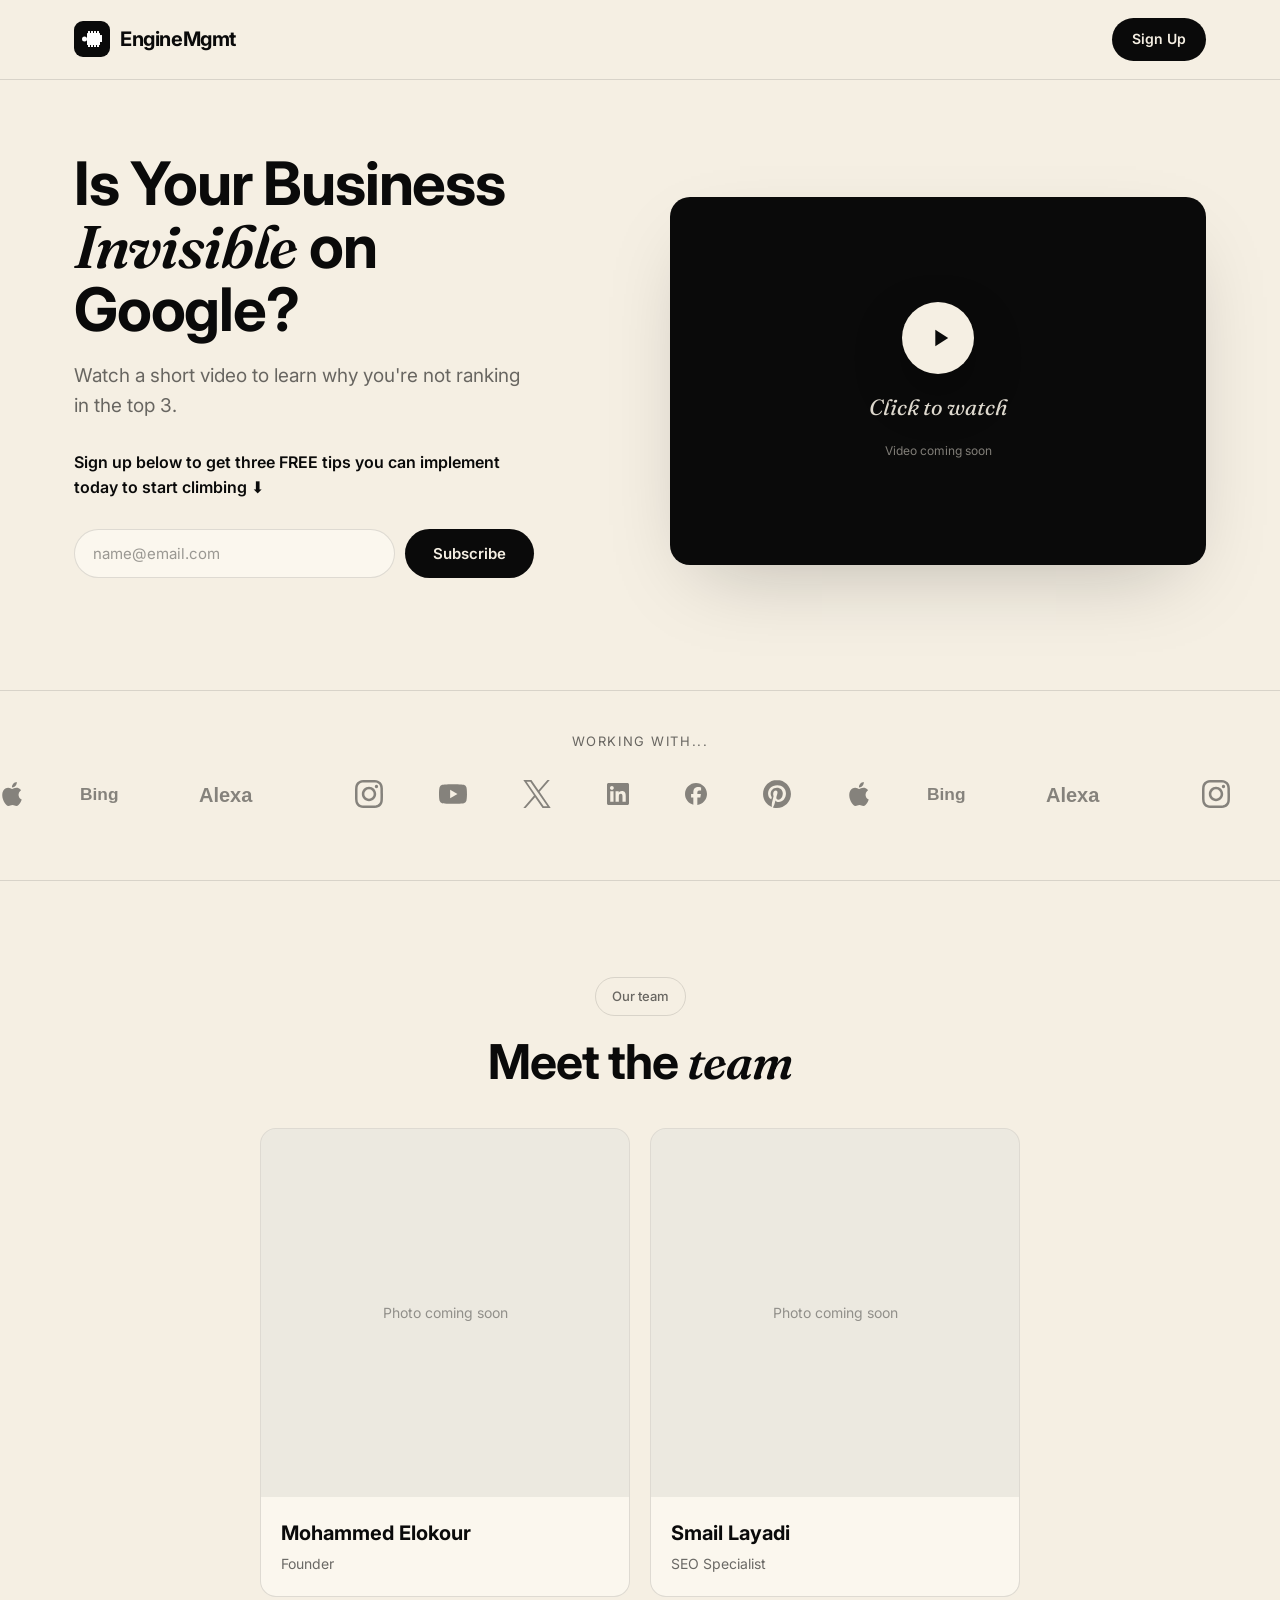
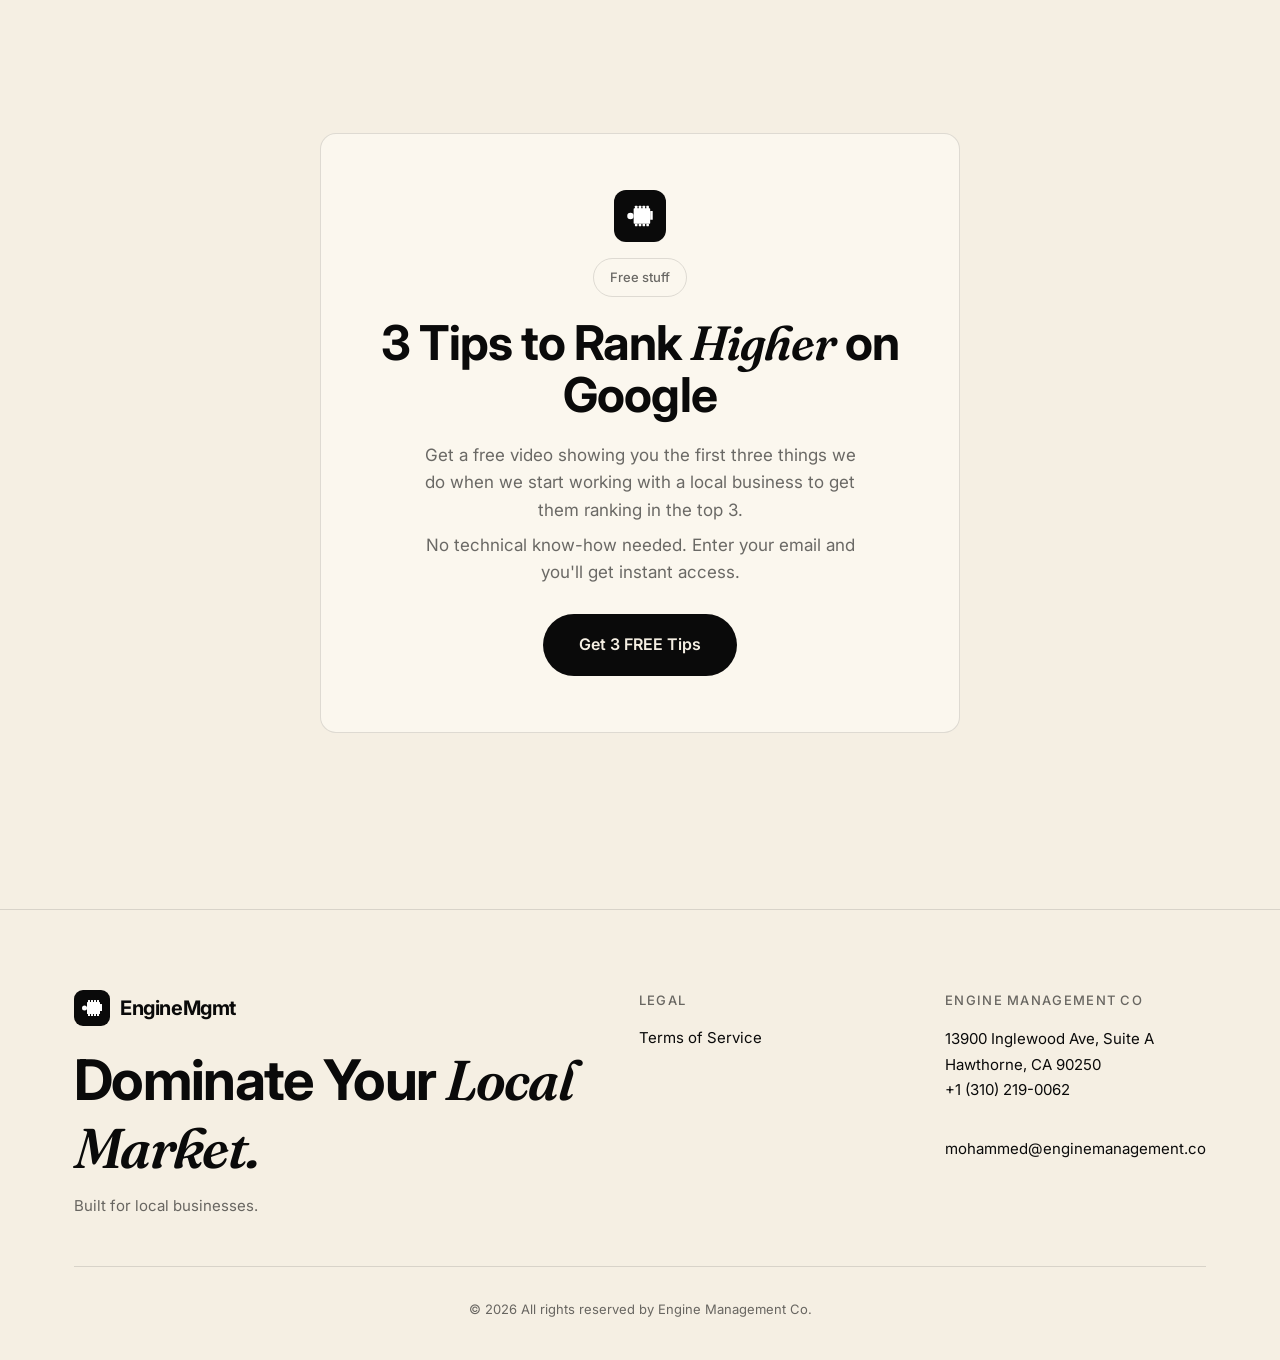
==== commit 25d93abf: "Add real company logos to Working With ticker Replace static logo-slot placeholders with a scrolling" ====
--- a/index.html
+++ b/index.html
@@ -48,31 +48,35 @@
     </div>
   </header>
 
-  <!-- CENTERED HERO -->
-  <section class="hero" id="signup">
+  <!-- 2-COLUMN HERO (matches Arno) -->
+  <section class="hero-split" id="signup">
     <div class="container">
-      <div class="hero-center">
-        <h1>Is Your Business <span class="serif-accent">Invisible</span> on Google?</h1>
-        <p class="hero-sub">Watch a short video to learn why you're not ranking in the top 3.</p>
-        <p class="hero-cta-line"><strong>Sign up below to get three FREE tips you can implement today to start climbing</strong> <span class="hero-arrow">⬇</span></p>
+      <div class="hero-grid">
+        <div class="hero-left">
+          <h1>Is Your Business <span class="serif-accent">Invisible</span> on Google?</h1>
+          <p class="hero-sub-left">Watch a short video to learn why you're not ranking in the top 3.</p>
+          <p class="hero-cta-line"><strong>Sign up below to get three FREE tips you can implement today to start climbing</strong> <span class="hero-arrow">⬇</span></p>
 
-        <form id="homepageForm" class="email-form-compact" novalidate>
-          <div class="form-row">
-            <input type="email" name="email" class="input" placeholder="name@email.com" required>
-            <button type="submit" class="btn btn-primary">Subscribe</button>
-          </div>
-          <input type="text" name="name" class="hidden-field" value="Subscriber" tabindex="-1">
-          <input type="text" name="website" class="honeypot" tabindex="-1" autocomplete="off">
-          <div class="form-message"></div>
-        </form>
+          <form id="homepageForm" class="email-form-compact" novalidate>
+            <div class="form-row">
+              <input type="email" name="email" class="input" placeholder="name@email.com" required>
+              <button type="submit" class="btn btn-primary">Subscribe</button>
+            </div>
+            <input type="text" name="name" class="hidden-field" value="Subscriber" tabindex="-1">
+            <input type="text" name="website" class="honeypot" tabindex="-1" autocomplete="off">
+            <div class="form-message"></div>
+          </form>
+        </div>
 
-        <div class="video-frame video-frame-compact" style="margin-top: 32px;">
-          <div class="video-placeholder">
-            <div class="play-btn">
-              <svg viewBox="0 0 24 24" fill="currentColor"><path d="M8 5v14l11-7z"/></svg>
+        <div class="hero-right">
+          <div class="video-frame video-frame-compact">
+            <div class="video-placeholder">
+              <div class="play-btn">
+                <svg viewBox="0 0 24 24" fill="currentColor"><path d="M8 5v14l11-7z"/></svg>
+              </div>
+              <div class="video-label">Click to watch</div>
+              <div class="video-sub">Video coming soon</div>
             </div>
-            <div class="video-label">Click to watch</div>
-            <div class="video-sub">Video coming soon</div>
           </div>
         </div>
       </div>
@@ -83,17 +87,27 @@
   <section class="logos-strip">
     <div class="container text-center">
       <p class="logos-label">Working with...</p>
-      <div class="ticker-outer">
-        <div class="ticker-track">
-          <span class="ticker-logo">Client logo</span>
-          <span class="ticker-logo">Client logo</span>
-          <span class="ticker-logo">Client logo</span>
-          <span class="ticker-logo">Client logo</span>
-          <span class="ticker-logo">Client logo</span>
-          <span class="ticker-logo">Client logo</span>
-          <span class="ticker-logo">Client logo</span>
-          <span class="ticker-logo">Client logo</span>
-        </div>
+    </div>
+    <div class="ticker-outer">
+      <div class="ticker-track">
+        <img src="/assets/logos/apple.svg"     alt="Apple"     class="ticker-logo-img">
+        <img src="/assets/logos/bing.svg"       alt="Bing"      class="ticker-logo-img">
+        <img src="/assets/logos/alexa.svg"      alt="Alexa"     class="ticker-logo-img">
+        <img src="/assets/logos/instagram.svg"  alt="Instagram" class="ticker-logo-img">
+        <img src="/assets/logos/youtube.svg"    alt="YouTube"   class="ticker-logo-img">
+        <img src="/assets/logos/twitter.svg"    alt="X"         class="ticker-logo-img">
+        <img src="/assets/logos/linkedin.svg"   alt="LinkedIn"  class="ticker-logo-img">
+        <img src="/assets/logos/facebook.svg"   alt="Facebook"  class="ticker-logo-img">
+        <img src="/assets/logos/pinterest.svg"  alt="Pinterest" class="ticker-logo-img">
+        <img src="/assets/logos/apple.svg"     alt="Apple"     class="ticker-logo-img">
+        <img src="/assets/logos/bing.svg"       alt="Bing"      class="ticker-logo-img">
+        <img src="/assets/logos/alexa.svg"      alt="Alexa"     class="ticker-logo-img">
+        <img src="/assets/logos/instagram.svg"  alt="Instagram" class="ticker-logo-img">
+        <img src="/assets/logos/youtube.svg"    alt="YouTube"   class="ticker-logo-img">
+        <img src="/assets/logos/twitter.svg"    alt="X"         class="ticker-logo-img">
+        <img src="/assets/logos/linkedin.svg"   alt="LinkedIn"  class="ticker-logo-img">
+        <img src="/assets/logos/facebook.svg"   alt="Facebook"  class="ticker-logo-img">
+        <img src="/assets/logos/pinterest.svg"  alt="Pinterest" class="ticker-logo-img">
       </div>
     </div>
   </section>
--- a/styles.css
+++ b/styles.css
@@ -403,6 +403,23 @@
   from { transform: translateX(0); }
   to   { transform: translateX(-50%); }
 }
+
+.ticker-logo-img {
+  height: 28px;
+  width: auto;
+  max-width: 100px;
+  object-fit: contain;
+  opacity: 0.45;
+  filter: grayscale(1);
+  flex-shrink: 0;
+}
+
+/* Apple is icon-only — slightly smaller */
+.ticker-logo-img[alt="Apple"] { height: 24px; }
+/* Wordmark-style logos — slightly shorter for optical balance */
+.ticker-logo-img[alt="LinkedIn"],
+.ticker-logo-img[alt="Facebook"],
+.ticker-logo-img[alt="Bing"] { height: 22px; }
 
 /* ── strategy.html: stat bar ── */
 .trust-bar {
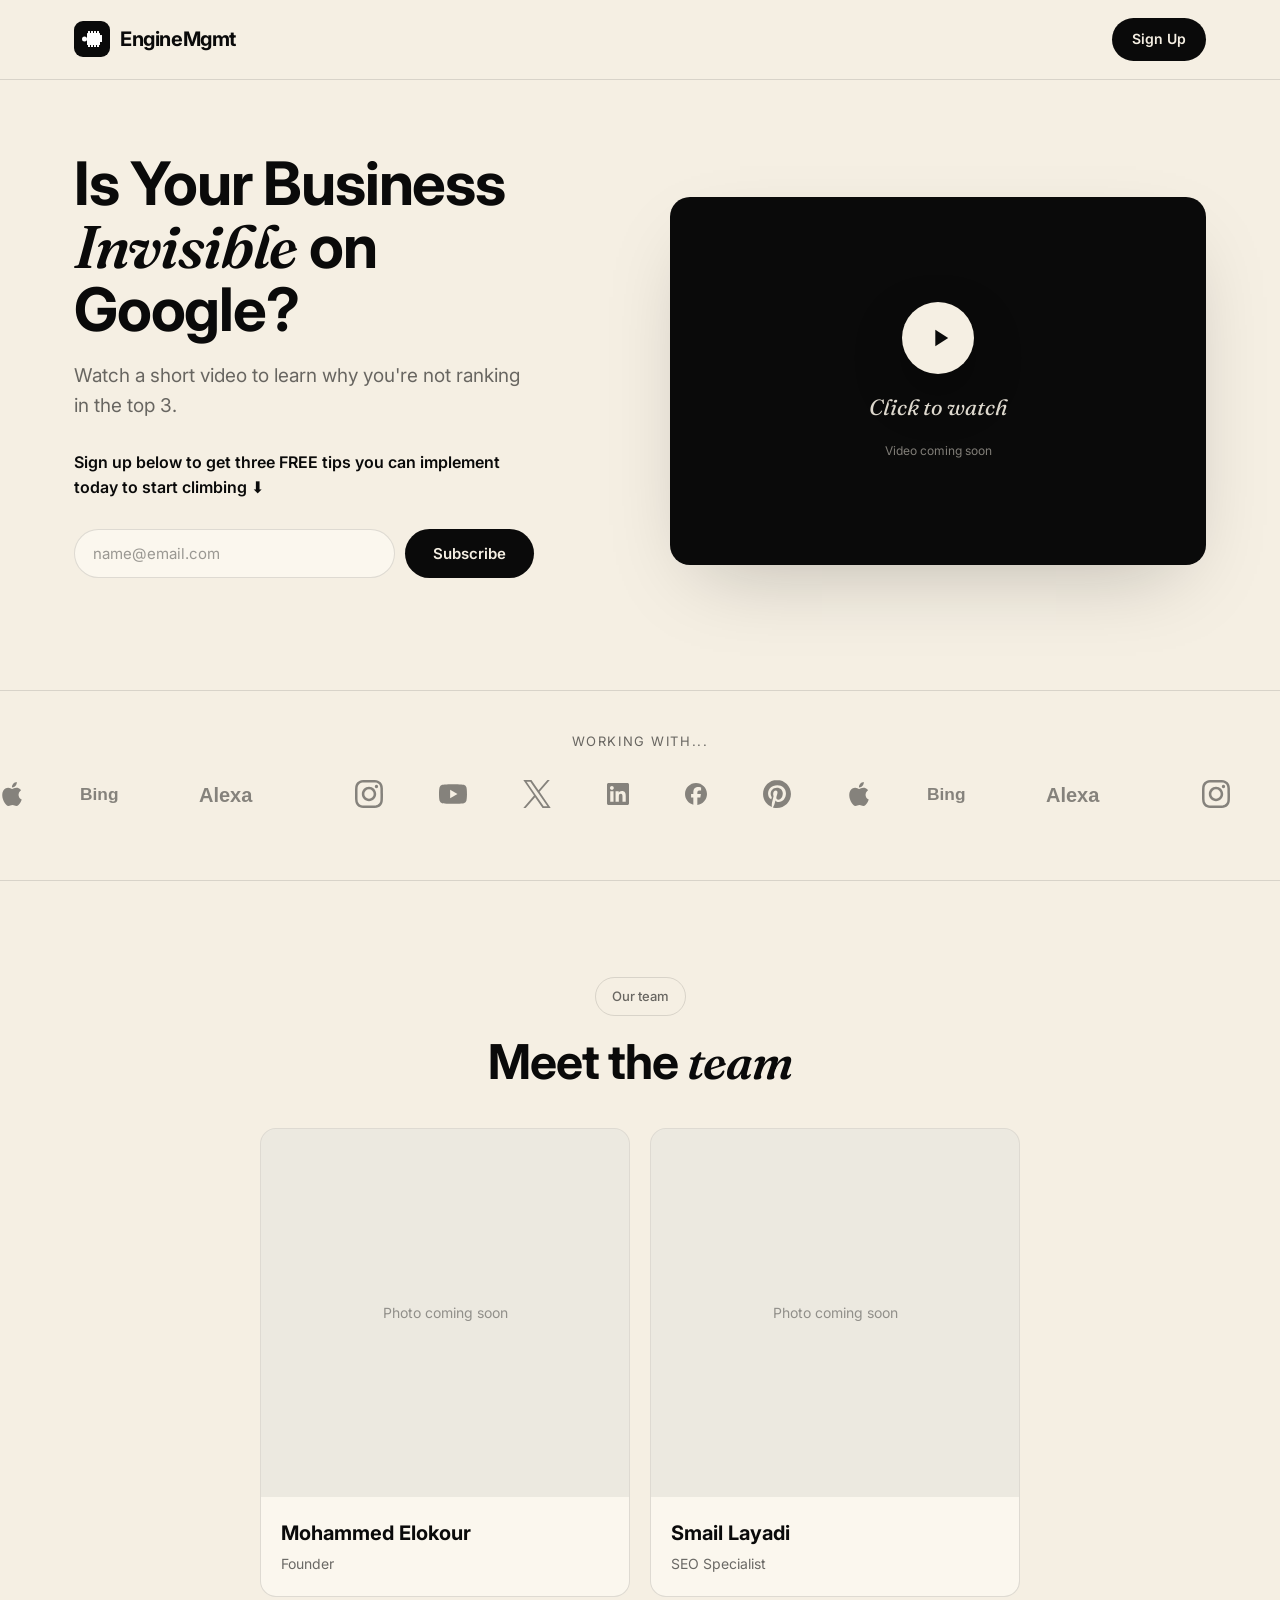
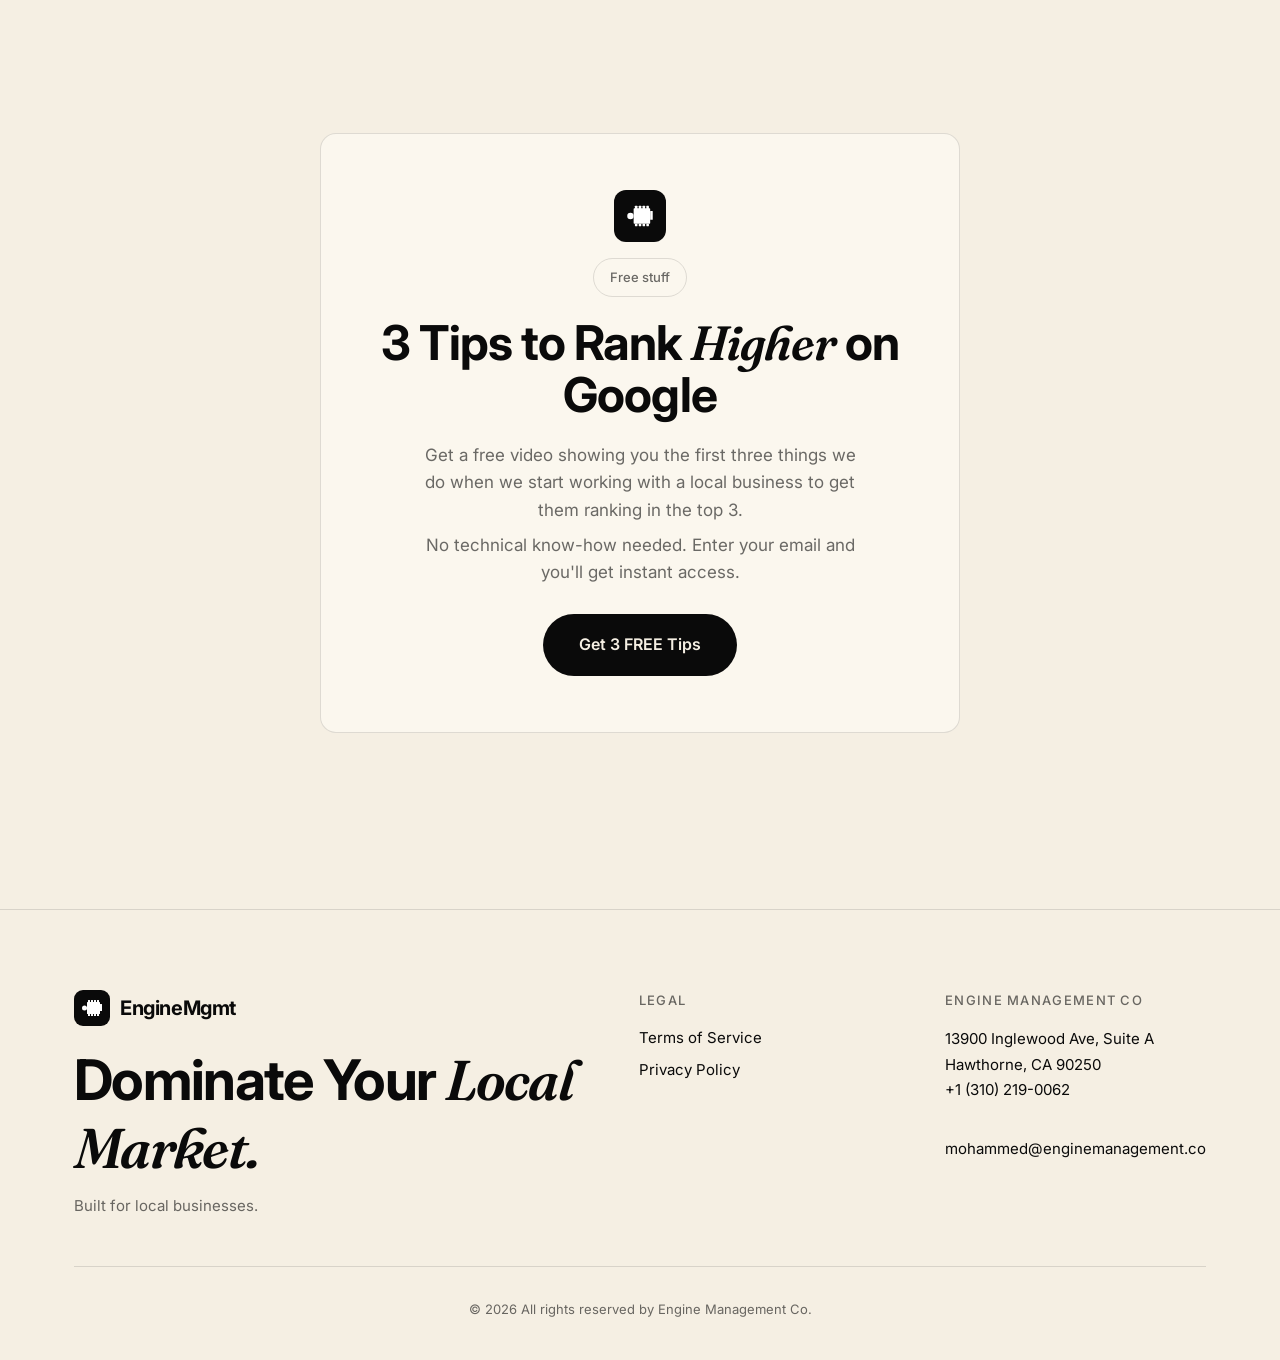
==== commit bc78ed9c: "Add Privacy Policy page, wire into footer and routing Creates privacy.html covering data collection," ====
--- a/index.html
+++ b/index.html
@@ -169,6 +169,7 @@
         <div class="footer-col">
           <h4>Legal</h4>
           <a href="/terms">Terms of Service</a>
+          <a href="/privacy">Privacy Policy</a>
         </div>
         <div class="footer-col">
           <h4>Engine Management Co</h4>
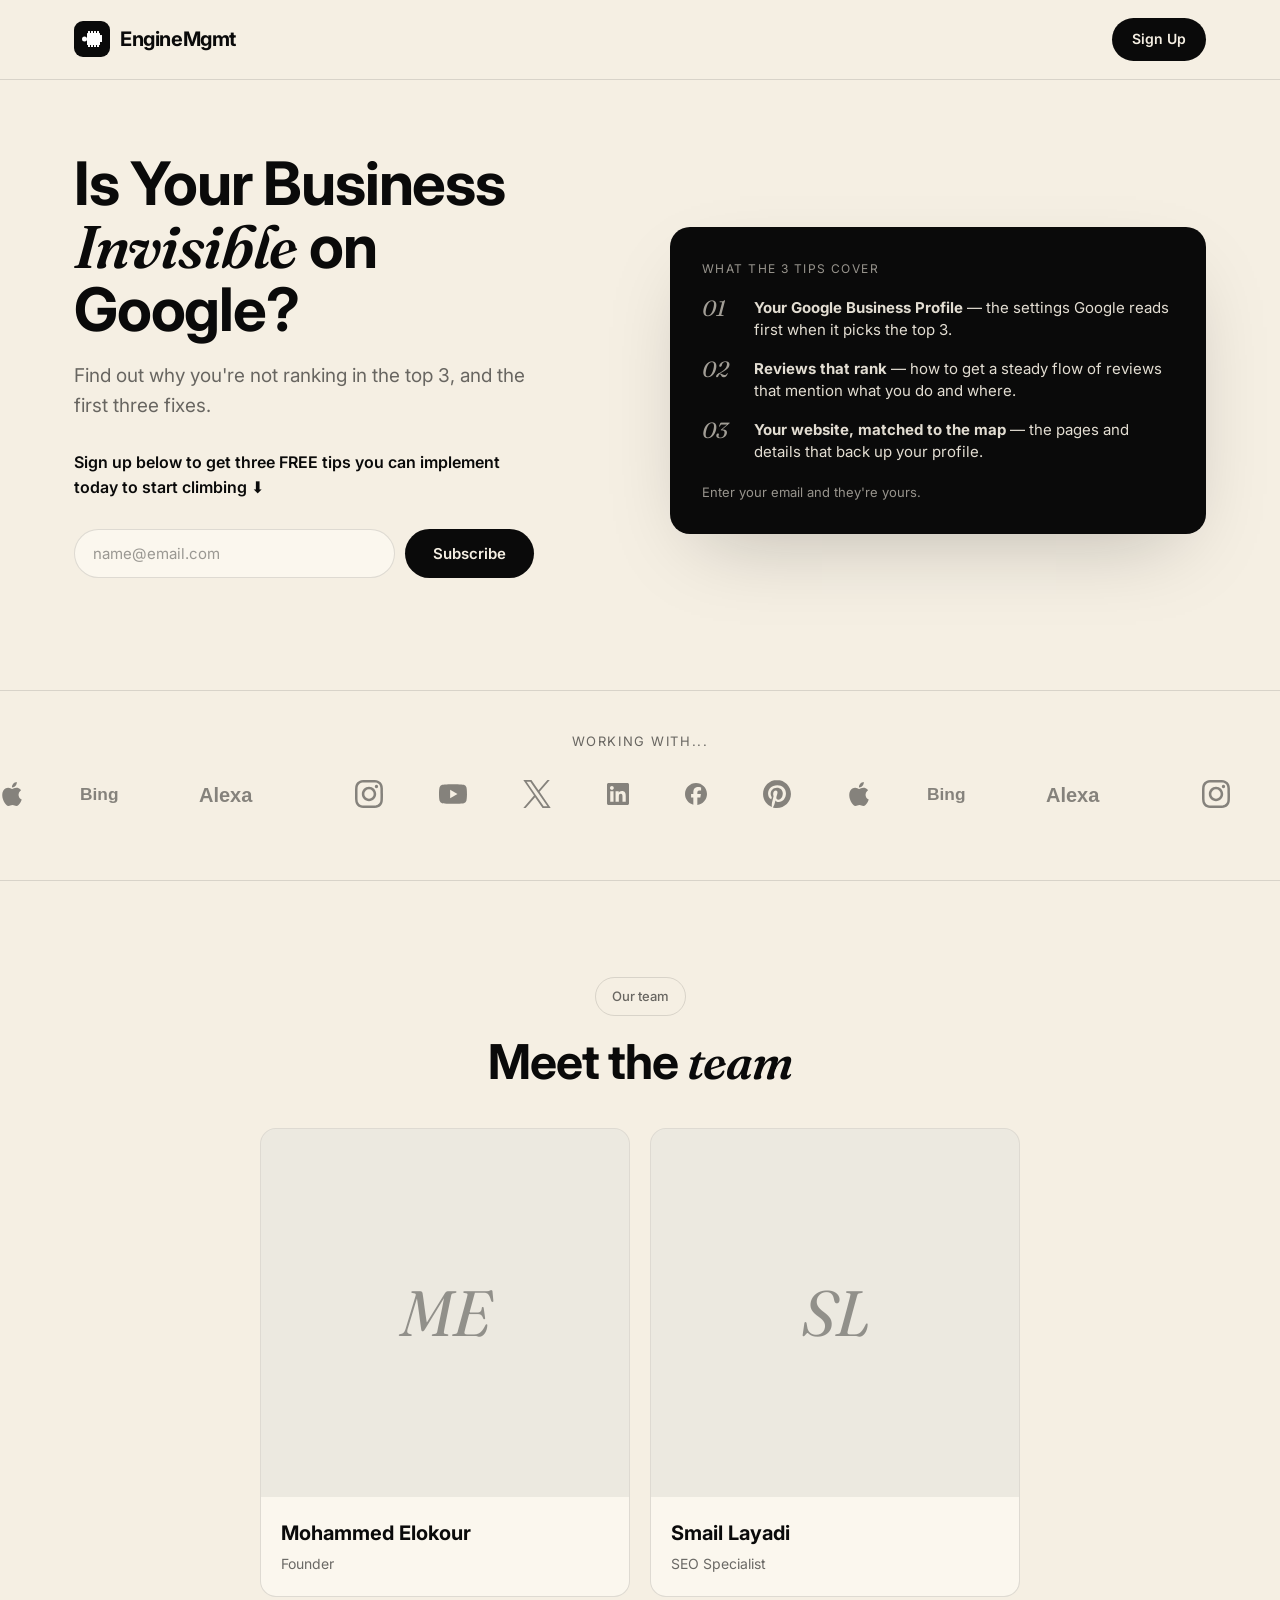
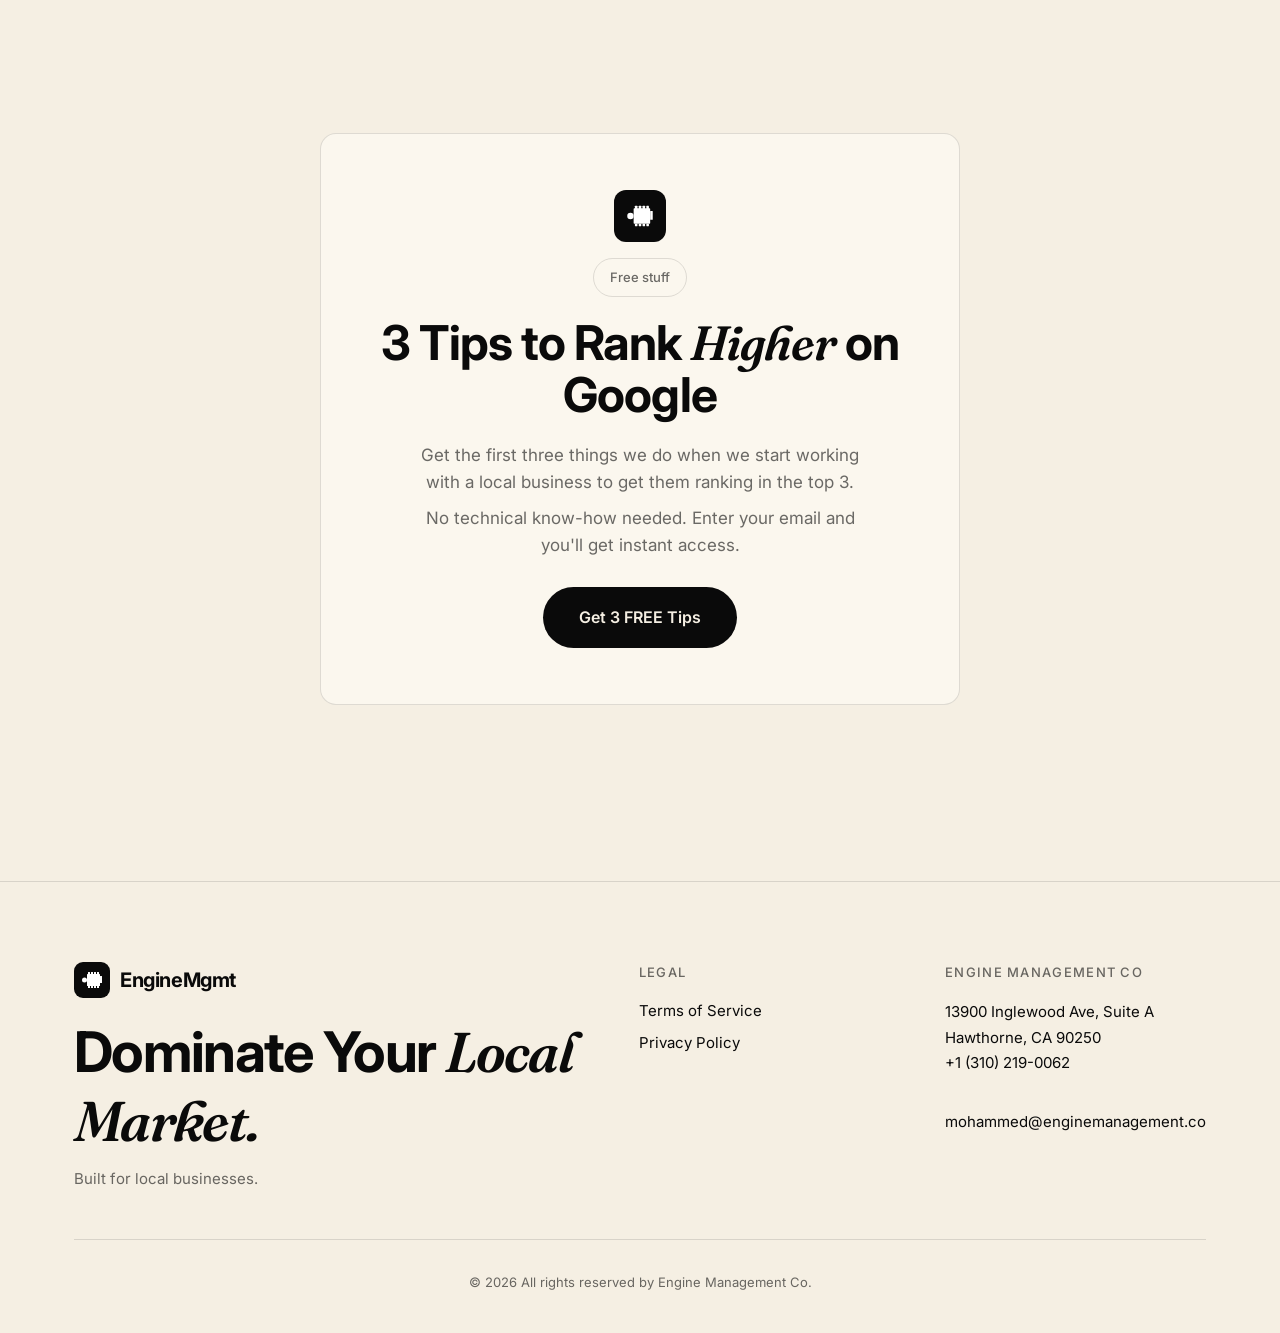
==== commit 200f64ea: "Replace coming-soon placeholders with real content - Homepage hero: preview of what the 3 tips cover" ====
--- a/index.html
+++ b/index.html
@@ -40,11 +40,11 @@
 
   <header class="nav">
     <div class="nav-inner">
-      <a href="/" class="logo-link">
+      <a href="/strategy" class="logo-link">
         <span class="logo-icon"><img src="/assets/logo-icon.svg" alt=""></span>
         <span class="logo-text">EngineMgmt</span>
       </a>
-      <a href="#signup" class="btn btn-primary btn-sm">Sign Up</a>
+      <a href="/strategy" class="btn btn-primary btn-sm">Sign Up</a>
     </div>
   </header>
 
@@ -54,7 +54,7 @@
       <div class="hero-grid">
         <div class="hero-left">
           <h1>Is Your Business <span class="serif-accent">Invisible</span> on Google?</h1>
-          <p class="hero-sub-left">Watch a short video to learn why you're not ranking in the top 3.</p>
+          <p class="hero-sub-left">Find out why you're not ranking in the top 3, and the first three fixes.</p>
           <p class="hero-cta-line"><strong>Sign up below to get three FREE tips you can implement today to start climbing</strong> <span class="hero-arrow">⬇</span></p>
 
           <form id="homepageForm" class="email-form-compact" novalidate>
@@ -70,12 +70,14 @@
 
         <div class="hero-right">
           <div class="video-frame video-frame-compact">
-            <div class="video-placeholder">
-              <div class="play-btn">
-                <svg viewBox="0 0 24 24" fill="currentColor"><path d="M8 5v14l11-7z"/></svg>
-              </div>
-              <div class="video-label">Click to watch</div>
-              <div class="video-sub">Video coming soon</div>
+            <div class="panel-dark">
+              <div class="panel-kicker">What the 3 tips cover</div>
+              <ol class="panel-list">
+                <li><span class="panel-num">01</span><span><b>Your Google Business Profile</b> — the settings Google reads first when it picks the top 3.</span></li>
+                <li><span class="panel-num">02</span><span><b>Reviews that rank</b> — how to get a steady flow of reviews that mention what you do and where.</span></li>
+                <li><span class="panel-num">03</span><span><b>Your website, matched to the map</b> — the pages and details that back up your profile.</span></li>
+              </ol>
+              <div class="panel-foot">Enter your email and they're yours.</div>
             </div>
           </div>
         </div>
@@ -121,14 +123,14 @@
       </div>
       <div class="team-grid">
         <a href="https://www.linkedin.com/in/mohammedelokour/" target="_blank" rel="noopener" class="team-card">
-          <div class="team-photo">Photo coming soon</div>
+          <div class="team-photo"><span class="team-initials">ME</span></div>
           <div class="team-info">
             <div class="team-name">Mohammed Elokour</div>
             <div class="team-role">Founder</div>
           </div>
         </a>
         <a href="#" class="team-card">
-          <div class="team-photo">Photo coming soon</div>
+          <div class="team-photo"><span class="team-initials">SL</span></div>
           <div class="team-info">
             <div class="team-name">Smail Layadi</div>
             <div class="team-role">SEO Specialist</div>
@@ -147,9 +149,9 @@
         </div>
         <div class="section-label" style="justify-content:center;display:flex;"><span class="pill">Free stuff</span></div>
         <h2>3 Tips to Rank <span class="serif-accent">Higher</span> on Google</h2>
-        <p style="color: var(--ink-60); max-width: 440px; margin: 16px auto 0;">Get a free video showing you the first three things we do when we start working with a local business to get them ranking in the top 3.</p>
+        <p style="color: var(--ink-60); max-width: 440px; margin: 16px auto 0;">Get the first three things we do when we start working with a local business to get them ranking in the top 3.</p>
         <p style="color: var(--ink-60); max-width: 440px; margin: 8px auto 28px;">No technical know-how needed. Enter your email and you'll get instant access.</p>
-        <a href="/tips" class="btn btn-primary btn-lg">Get 3 FREE Tips</a>
+        <a href="/free-analysis" class="btn btn-primary btn-lg">Get 3 FREE Tips</a>
       </div>
     </div>
   </section>
--- a/styles.css
+++ b/styles.css
@@ -615,3 +615,28 @@
     justify-content: center;
   }
 }
+
+/* Panels that replace video placeholders */
+.panel-dark { color: var(--cream); padding: 32px; display: flex; flex-direction: column; gap: 18px; width: 100%; justify-content: center; text-align: left; }
+.panel-kicker { font-size: 12px; letter-spacing: .12em; text-transform: uppercase; opacity: .6; }
+.panel-list { list-style: none; margin: 0; padding: 0; display: grid; gap: 16px; }
+.panel-list li { display: grid; grid-template-columns: 40px 1fr; gap: 12px; font-size: 15px; line-height: 1.5; opacity: .92; }
+.panel-num { font-family: var(--font-display); font-style: italic; font-size: 22px; line-height: 1; opacity: .7; }
+.panel-foot { font-size: 13px; opacity: .6; }
+.video-frame:has(.panel-dark) { aspect-ratio: auto; display: block; }
+.two-things { display: grid; grid-template-columns: 1fr 1fr; gap: 20px; max-width: 900px; margin-left: auto; margin-right: auto; }
+.two-thing { background: var(--cream-soft); border: 1px solid var(--ink-12); border-radius: var(--radius-card); padding: 28px; text-align: left; }
+.two-thing h3 { font-size: 26px; margin: 10px 0; }
+.two-thing p { color: var(--ink-60); margin: 0; line-height: 1.6; }
+.tips-written { max-width: 760px; margin: 0 auto; display: grid; gap: 16px; text-align: left; }
+.tip-block { display: grid; grid-template-columns: 48px 1fr; gap: 16px; background: var(--cream-soft); border: 1px solid var(--ink-12); border-radius: var(--radius-card); padding: 24px; }
+.tip-block h3 { font-size: 20px; margin-bottom: 8px; }
+.tip-block p { color: var(--ink-60); margin: 0; line-height: 1.65; }
+.tips-note { text-align: center; color: var(--ink-60); margin-top: 8px; }
+.tips-note a { text-decoration: underline; color: var(--ink); }
+.team-initials { font-family: var(--font-display); font-style: italic; font-size: 64px; color: var(--ink-40); }
+@media (max-width: 720px) {
+  .two-things { grid-template-columns: 1fr; }
+  .panel-dark { padding: 22px; }
+  .tip-block { grid-template-columns: 1fr; gap: 8px; }
+}
